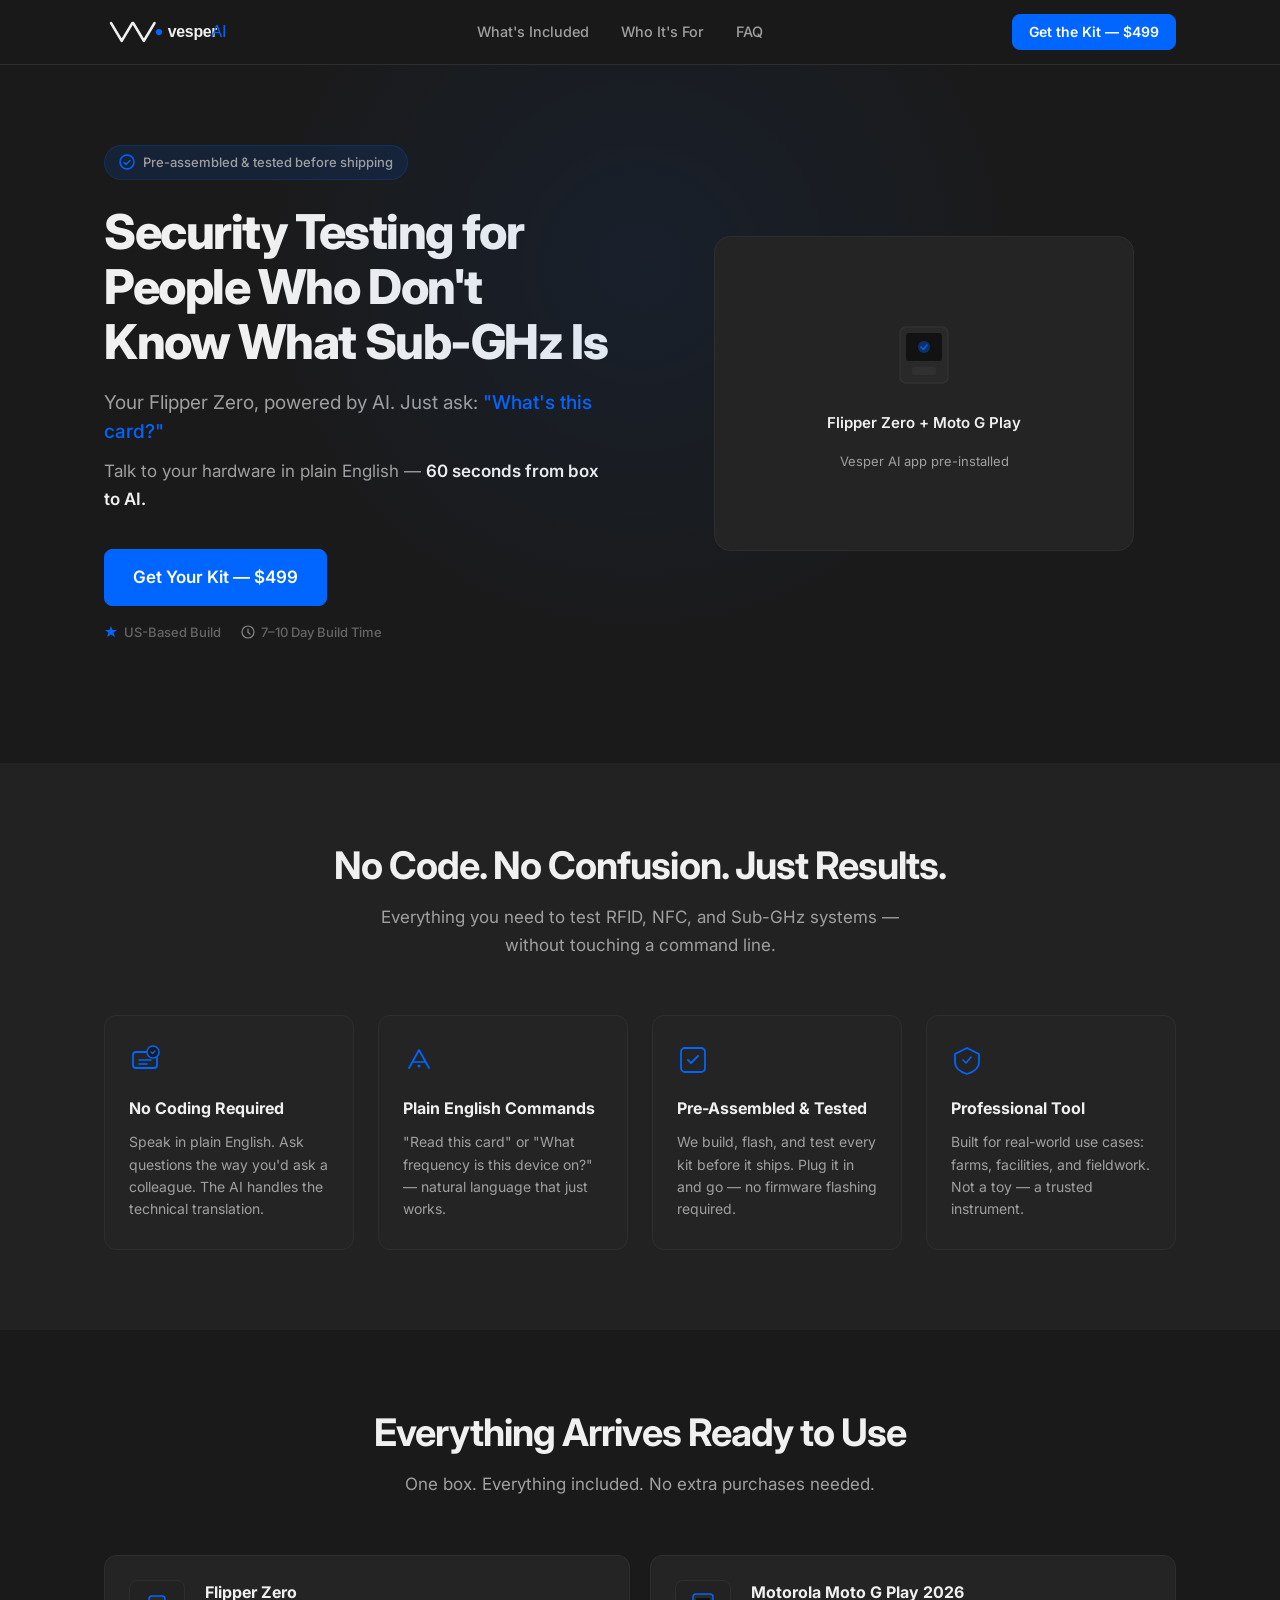
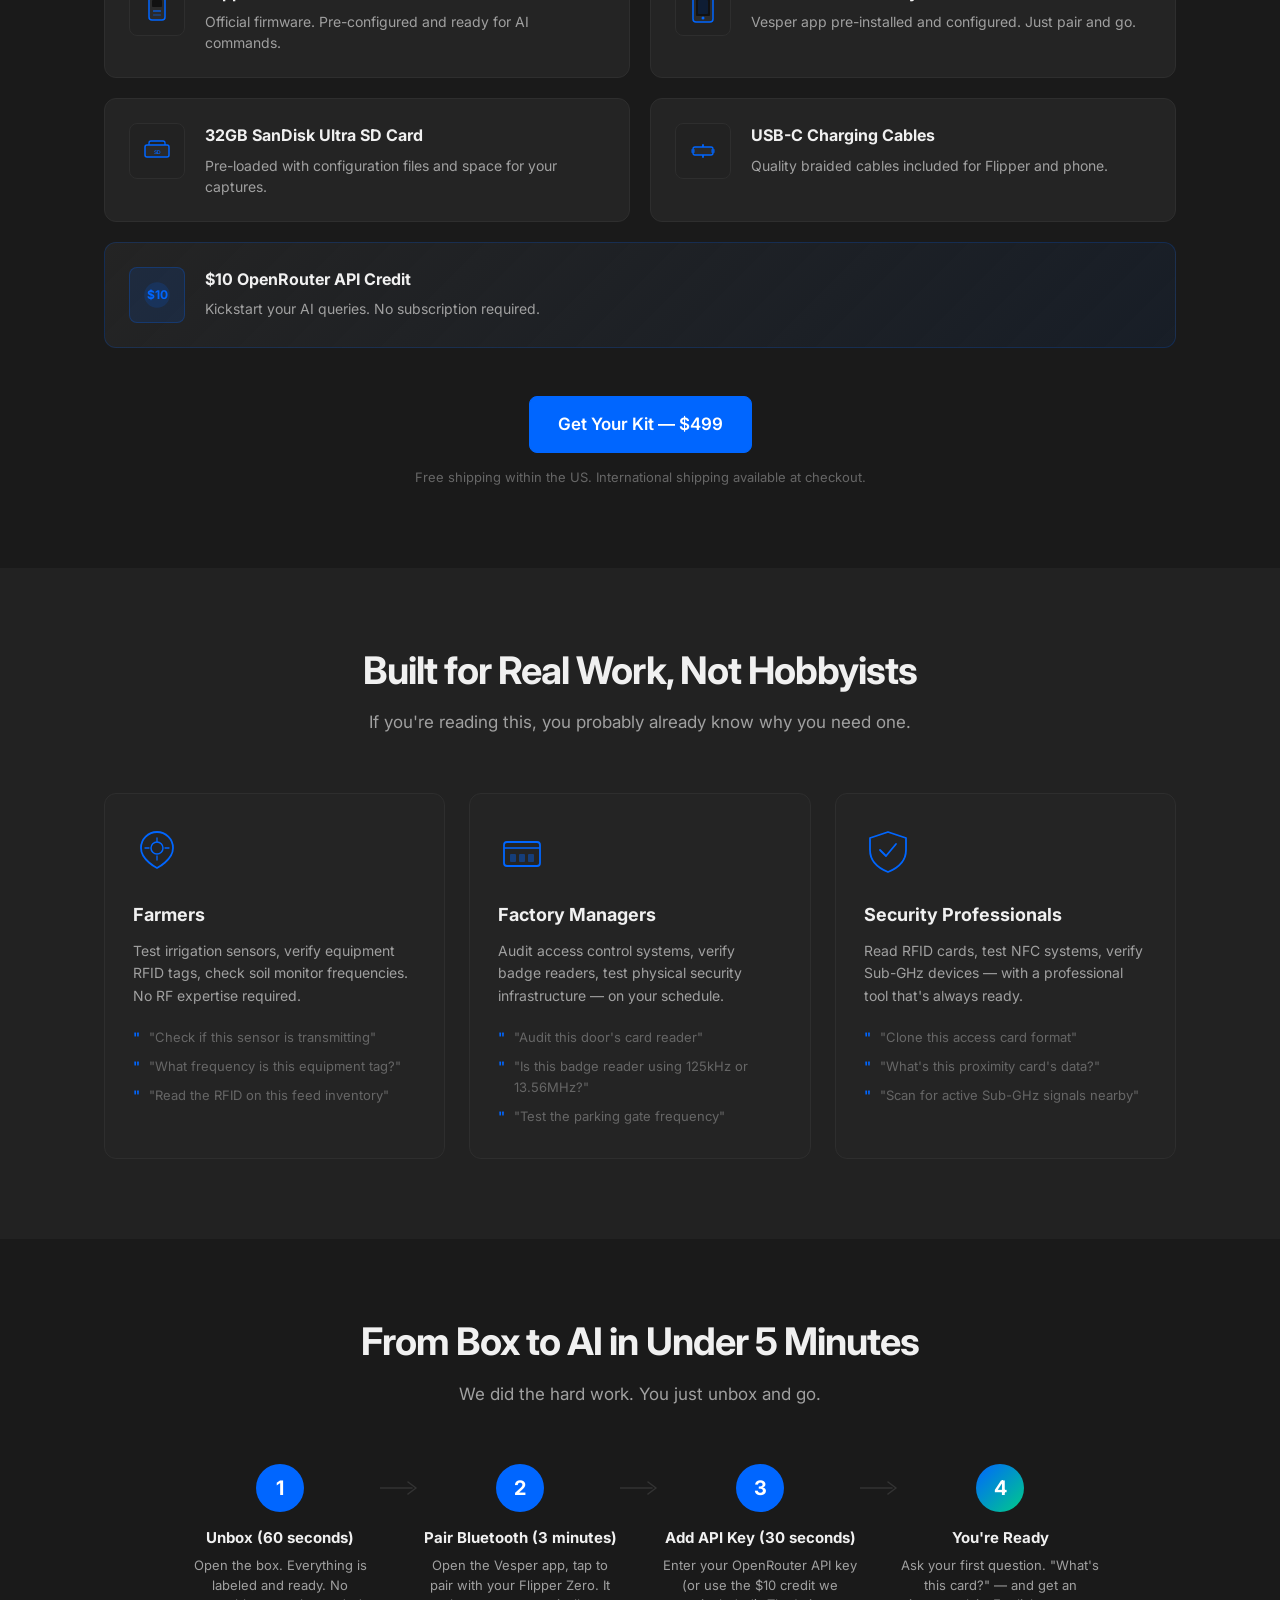
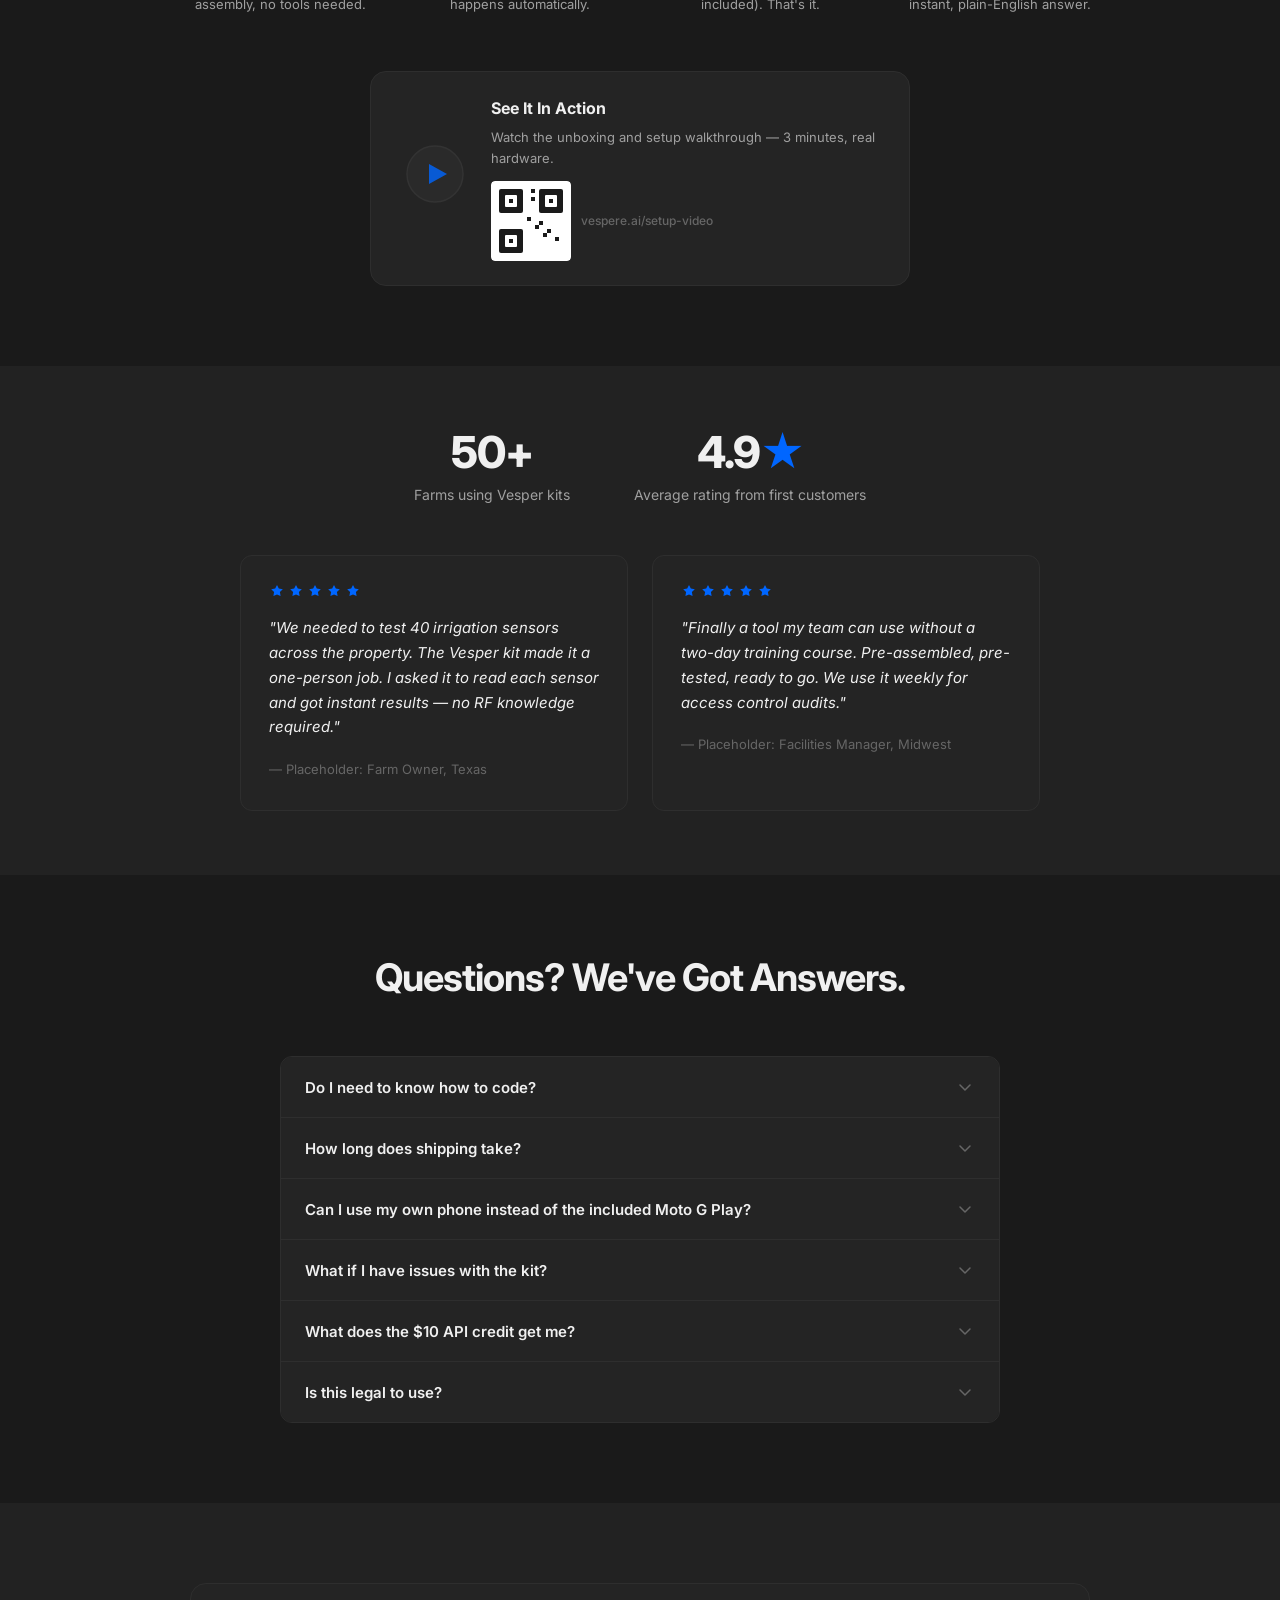
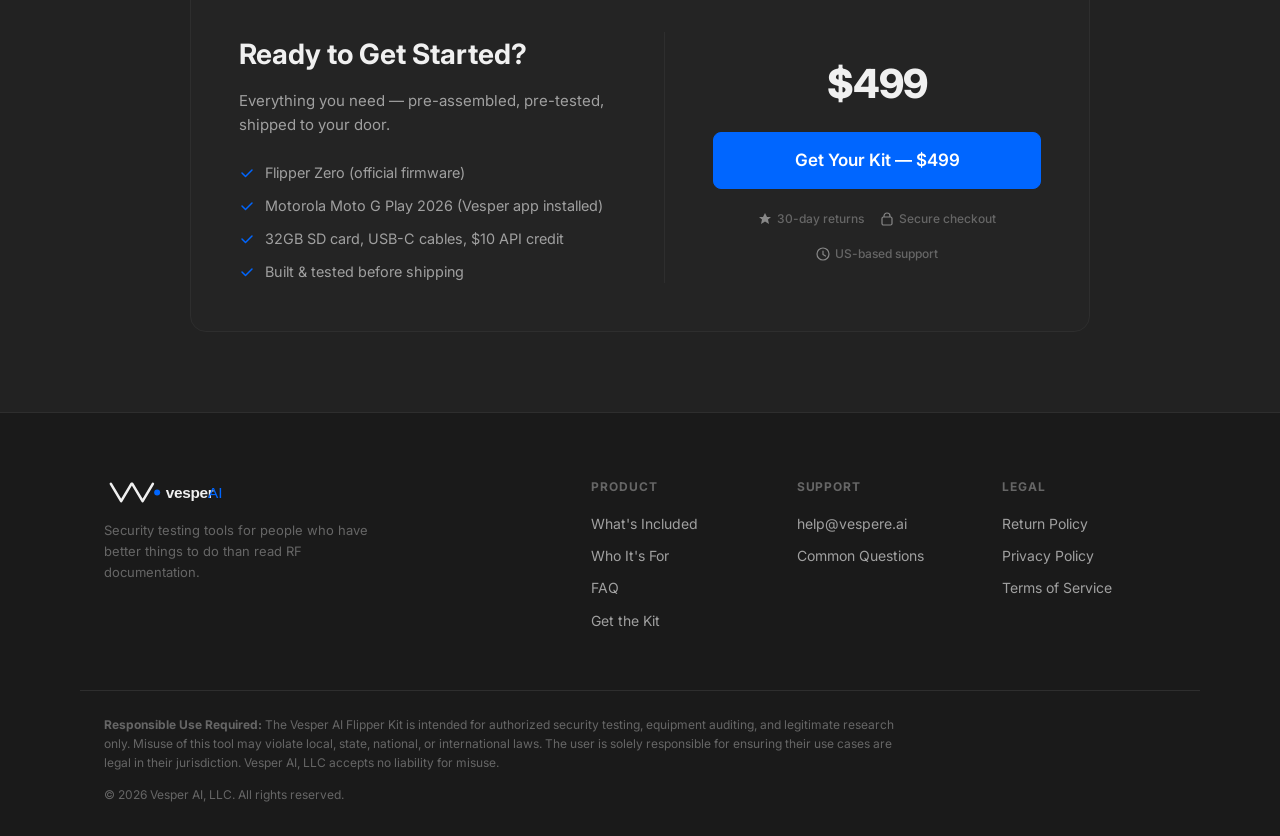
==== web/index.html @ b9114b08 "Initial commit: Vesper AI Flipper Kit business platform - landing page, Stripe integration, order ma" ====
<!DOCTYPE html>
<html lang="en">
<head>
    <meta charset="UTF-8">
    <meta name="viewport" content="width=device-width, initial-scale=1.0">
    <title>Vesper AI Flipper Kit — Security Testing for Everyone</title>
    <meta name="description" content="Talk to your Flipper Zero in plain English. No coding required. Pre-assembled and ready in 60 seconds.">
    <link rel="preconnect" href="https://fonts.googleapis.com">
    <link rel="preconnect" href="https://fonts.gstatic.com" crossorigin>
    <link href="https://fonts.googleapis.com/css2?family=Inter:wght@400;500;600;700;800&display=swap" rel="stylesheet">
    <link rel="stylesheet" href="css/styles.css">
    <!-- Stripe.js for checkout -->
    <script src="https://js.stripe.com/v3/"></script>
</head>
<body>

    <!-- ==================== HEADER / NAV ==================== -->
    <header class="site-header">
        <div class="container header-inner">
            <a href="#" class="logo" aria-label="Vesper AI Home">
                <img src="assets/vesper-logo.svg" alt="Vesper AI" width="140" height="36">
            </a>
            <nav class="header-nav" aria-label="Main navigation">
                <a href="#whats-included">What's Included</a>
                <a href="#who-its-for">Who It's For</a>
                <a href="#faq">FAQ</a>
            </nav>
            <!-- STRIPE_INTEGRATION_POINT: Primary CTA in nav -->
            <a href="#checkout" class="btn btn-primary btn-sm" id="nav-checkout-btn">Get the Kit — $499</a>
        </div>
    </header>

    <main>

        <!-- ==================== HERO SECTION ==================== -->
        <section class="hero" id="hero">
            <div class="container hero-inner">
                <div class="hero-content">
                    <div class="hero-badge">
                        <svg width="16" height="16" viewBox="0 0 16 16" fill="none" aria-hidden="true">
                            <circle cx="8" cy="8" r="7" stroke="#0066ff" stroke-width="1.5"/>
                            <path d="M5 8.5L7 10.5L11 6.5" stroke="#0066ff" stroke-width="1.5" stroke-linecap="round" stroke-linejoin="round"/>
                        </svg>
                        <span>Pre-assembled & tested before shipping</span>
                    </div>
                    <h1 class="hero-headline">
                        Security Testing for People Who Don't Know What Sub-GHz Is
                    </h1>
                    <p class="hero-subheadline">
                        Your Flipper Zero, powered by AI. Just ask: <em>"What's this card?"</em>
                    </p>
                    <p class="hero-value-prop">
                        Talk to your hardware in plain English — <strong>60 seconds from box to AI.</strong>
                    </p>
                    <div class="hero-cta-group">
                        <!-- STRIPE_INTEGRATION_POINT: Main purchase button -->
                        <a href="#checkout" class="btn btn-primary btn-lg" id="hero-checkout-btn">
                            Get Your Kit — $499
                        </a>
                        <div class="trust-indicators">
                            <span class="trust-item">
                                <svg width="14" height="14" viewBox="0 0 14 14" fill="none" aria-hidden="true">
                                    <path d="M7 1L8.5 5H13L9.5 7.5L11 12L7 9.5L3 12L4.5 7.5L1 5H5.5L7 1Z" fill="#0066ff"/>
                                </svg>
                                US-Based Build
                            </span>
                            <span class="trust-item">
                                <svg width="14" height="14" viewBox="0 0 14 14" fill="none" aria-hidden="true">
                                    <circle cx="7" cy="7" r="6" stroke="#888" stroke-width="1.2"/>
                                    <path d="M7 4V7.5L9 9" stroke="#888" stroke-width="1.2" stroke-linecap="round"/>
                                </svg>
                                7–10 Day Build Time
                            </span>
                        </div>
                    </div>
                </div>
                <div class="hero-visual">
                    <div class="hero-product-image">
                        <!-- Placeholder product visual — replace with actual product photo -->
                        <div class="product-placeholder">
                            <svg width="80" height="80" viewBox="0 0 80 80" fill="none" aria-hidden="true">
                                <rect x="16" y="12" width="48" height="56" rx="6" fill="#2a2a2a" stroke="#333" stroke-width="1.5"/>
                                <rect x="22" y="18" width="36" height="28" rx="3" fill="#111"/>
                                <rect x="28" y="52" width="24" height="8" rx="2" fill="#333"/>
                                <circle cx="40" cy="32" r="6" fill="#0066ff" opacity="0.4"/>
                                <path d="M37 32L39.5 34.5L43 30" stroke="#0066ff" stroke-width="1.5" stroke-linecap="round" stroke-linejoin="round"/>
                            </svg>
                            <p class="placeholder-label">Flipper Zero + Moto G Play</p>
                            <p class="placeholder-sublabel">Vesper AI app pre-installed</p>
                        </div>
                    </div>
                </div>
            </div>
            <div class="hero-wave">
                <svg viewBox="0 0 1440 80" preserveAspectRatio="none" fill="#1a1a1a" aria-hidden="true">
                    <path d="M0,40 C240,80 480,0 720,40 C960,80 1200,0 1440,40 L1440,80 L0,80 Z"/>
                </svg>
            </div>
        </section>

        <!-- ==================== BENEFITS SECTION ==================== -->
        <section class="benefits" id="benefits">
            <div class="container">
                <div class="section-header">
                    <h2 class="section-title">No Code. No Confusion. Just Results.</h2>
                    <p class="section-subtitle">Everything you need to test RFID, NFC, and Sub-GHz systems — without touching a command line.</p>
                </div>
                <div class="benefits-grid">
                    <div class="benefit-card">
                        <div class="benefit-icon">
                            <svg width="32" height="32" viewBox="0 0 32 32" fill="none" aria-hidden="true">
                                <rect x="4" y="8" width="24" height="16" rx="3" stroke="#0066ff" stroke-width="1.8"/>
                                <path d="M10 16h12M10 20h8" stroke="#0066ff" stroke-width="1.5" stroke-linecap="round"/>
                                <circle cx="24" cy="8" r="6" fill="#1a1a1a" stroke="#0066ff" stroke-width="1.5"/>
                                <path d="M22 8L23.5 9.5L26 7" stroke="#0066ff" stroke-width="1.3" stroke-linecap="round" stroke-linejoin="round"/>
                            </svg>
                        </div>
                        <h3>No Coding Required</h3>
                        <p>Speak in plain English. Ask questions the way you'd ask a colleague. The AI handles the technical translation.</p>
                    </div>
                    <div class="benefit-card">
                        <div class="benefit-icon">
                            <svg width="32" height="32" viewBox="0 0 32 32" fill="none" aria-hidden="true">
                                <path d="M6 24 L16 6 L26 24" stroke="#0066ff" stroke-width="1.8" stroke-linecap="round" stroke-linejoin="round"/>
                                <path d="M10 18 H22" stroke="#0066ff" stroke-width="1.5" stroke-linecap="round"/>
                                <circle cx="16" cy="22" r="1.5" fill="#0066ff"/>
                            </svg>
                        </div>
                        <h3>Plain English Commands</h3>
                        <p>"Read this card" or "What frequency is this device on?" — natural language that just works.</p>
                    </div>
                    <div class="benefit-card">
                        <div class="benefit-icon">
                            <svg width="32" height="32" viewBox="0 0 32 32" fill="none" aria-hidden="true">
                                <rect x="4" y="4" width="24" height="24" rx="4" stroke="#0066ff" stroke-width="1.8"/>
                                <path d="M11 16L14 19L21 12" stroke="#0066ff" stroke-width="1.8" stroke-linecap="round" stroke-linejoin="round"/>
                            </svg>
                        </div>
                        <h3>Pre-Assembled & Tested</h3>
                        <p>We build, flash, and test every kit before it ships. Plug it in and go — no firmware flashing required.</p>
                    </div>
                    <div class="benefit-card">
                        <div class="benefit-icon">
                            <svg width="32" height="32" viewBox="0 0 32 32" fill="none" aria-hidden="true">
                                <path d="M16 4L28 10V18C28 23.5 23 28 16 30C9 28 4 23.5 4 18V10L16 4Z" stroke="#0066ff" stroke-width="1.8" stroke-linejoin="round"/>
                                <path d="M12 16L15 19L20 13" stroke="#0066ff" stroke-width="1.5" stroke-linecap="round" stroke-linejoin="round"/>
                            </svg>
                        </div>
                        <h3>Professional Tool</h3>
                        <p>Built for real-world use cases: farms, facilities, and fieldwork. Not a toy — a trusted instrument.</p>
                    </div>
                </div>
            </div>
        </section>

        <!-- ==================== WHAT'S INCLUDED ==================== -->
        <section class="whats-included" id="whats-included">
            <div class="container">
                <div class="section-header">
                    <h2 class="section-title">Everything Arrives Ready to Use</h2>
                    <p class="section-subtitle">One box. Everything included. No extra purchases needed.</p>
                </div>
                <div class="included-grid">
                    <div class="included-item">
                        <div class="included-icon">
                            <svg width="36" height="36" viewBox="0 0 36 36" fill="none" aria-hidden="true">
                                <rect x="10" y="6" width="16" height="24" rx="3" fill="#2a2a2a" stroke="#0066ff" stroke-width="1.5"/>
                                <rect x="13" y="10" width="10" height="7" rx="1" fill="#111"/>
                                <rect x="14" y="20" width="8" height="2" rx="0.5" fill="#0066ff" opacity="0.6"/>
                                <rect x="14" y="24" width="8" height="2" rx="0.5" fill="#0066ff" opacity="0.3"/>
                            </svg>
                        </div>
                        <div class="included-text">
                            <h4>Flipper Zero</h4>
                            <p>Official firmware. Pre-configured and ready for AI commands.</p>
                        </div>
                    </div>
                    <div class="included-item">
                        <div class="included-icon">
                            <svg width="36" height="36" viewBox="0 0 36 36" fill="none" aria-hidden="true">
                                <rect x="8" y="4" width="20" height="28" rx="3" fill="#2a2a2a" stroke="#0066ff" stroke-width="1.5"/>
                                <rect x="11" y="8" width="14" height="18" rx="1" fill="#111"/>
                                <circle cx="18" cy="28" r="1.5" fill="#0066ff"/>
                                <rect x="13" y="10" width="10" height="14" rx="1" fill="#0066ff" opacity="0.15"/>
                            </svg>
                        </div>
                        <div class="included-text">
                            <h4>Motorola Moto G Play 2026</h4>
                            <p>Vesper app pre-installed and configured. Just pair and go.</p>
                        </div>
                    </div>
                    <div class="included-item">
                        <div class="included-icon">
                            <svg width="36" height="36" viewBox="0 0 36 36" fill="none" aria-hidden="true">
                                <rect x="6" y="12" width="24" height="12" rx="2" fill="#2a2a2a" stroke="#0066ff" stroke-width="1.5"/>
                                <path d="M10 12V10a2 2 0 012-2h12a2 2 0 012 2v2" stroke="#0066ff" stroke-width="1.3"/>
                                <text x="18" y="21" text-anchor="middle" fill="#0066ff" font-size="5" font-family="Inter,sans-serif" font-weight="600">SD</text>
                            </svg>
                        </div>
                        <div class="included-text">
                            <h4>32GB SanDisk Ultra SD Card</h4>
                            <p>Pre-loaded with configuration files and space for your captures.</p>
                        </div>
                    </div>
                    <div class="included-item">
                        <div class="included-icon">
                            <svg width="36" height="36" viewBox="0 0 36 36" fill="none" aria-hidden="true">
                                <path d="M12 18H24M18 12V24" stroke="#0066ff" stroke-width="1.8" stroke-linecap="round"/>
                                <rect x="8" y="14" width="20" height="8" rx="2" fill="#2a2a2a" stroke="#0066ff" stroke-width="1.3"/>
                                <rect x="6" y="16" width="4" height="4" rx="1" fill="#0066ff" opacity="0.5"/>
                                <rect x="26" y="16" width="4" height="4" rx="1" fill="#0066ff" opacity="0.5"/>
                            </svg>
                        </div>
                        <div class="included-text">
                            <h4>USB-C Charging Cables</h4>
                            <p>Quality braided cables included for Flipper and phone.</p>
                        </div>
                    </div>
                    <div class="included-item included-item--bonus">
                        <div class="included-icon included-icon--bonus">
                            <svg width="36" height="36" viewBox="0 0 36 36" fill="none" aria-hidden="true">
                                <circle cx="18" cy="18" r="12" fill="#0066ff" opacity="0.15" stroke="#0066ff" stroke-width="1.5"/>
                                <text x="18" y="22" text-anchor="middle" fill="#0066ff" font-size="12" font-family="Inter,sans-serif" font-weight="700">$10</text>
                            </svg>
                        </div>
                        <div class="included-text">
                            <h4>$10 OpenRouter API Credit</h4>
                            <p>Kickstart your AI queries. No subscription required.</p>
                        </div>
                    </div>
                </div>
                <!-- STRIPE_INTEGRATION_POINT: Secondary purchase CTA -->
                <div class="included-cta">
                    <a href="#checkout" class="btn btn-primary btn-lg">Get Your Kit — $499</a>
                    <p class="cta-note">Free shipping within the US. International shipping available at checkout.</p>
                </div>
            </div>
        </section>

        <!-- ==================== WHO THIS IS FOR ==================== -->
        <section class="who-for" id="who-its-for">
            <div class="container">
                <div class="section-header">
                    <h2 class="section-title">Built for Real Work, Not Hobbyists</h2>
                    <p class="section-subtitle">If you're reading this, you probably already know why you need one.</p>
                </div>
                <div class="audience-grid">
                    <div class="audience-card">
                        <div class="audience-icon">
                            <svg width="48" height="48" viewBox="0 0 48 48" fill="none" aria-hidden="true">
                                <path d="M24 6C15.2 6 8 13.2 8 22c0 12 16 20 16 20s16-8 16-20c0-8.8-7.2-16-16-16z" stroke="#0066ff" stroke-width="1.8"/>
                                <circle cx="24" cy="22" r="6" stroke="#0066ff" stroke-width="1.5"/>
                                <path d="M24 16v-4M24 30v4M16 22h-4M32 22h4" stroke="#0066ff" stroke-width="1.3" stroke-linecap="round"/>
                            </svg>
                        </div>
                        <h3>Farmers</h3>
                        <p>Test irrigation sensors, verify equipment RFID tags, check soil monitor frequencies. No RF expertise required.</p>
                        <ul class="audience-use-cases">
                            <li>"Check if this sensor is transmitting"</li>
                            <li>"What frequency is this equipment tag?"</li>
                            <li>"Read the RFID on this feed inventory"</li>
                        </ul>
                    </div>
                    <div class="audience-card">
                        <div class="audience-icon">
                            <svg width="48" height="48" viewBox="0 0 48 48" fill="none" aria-hidden="true">
                                <rect x="6" y="16" width="36" height="24" rx="3" stroke="#0066ff" stroke-width="1.8"/>
                                <path d="M6 22h36" stroke="#0066ff" stroke-width="1.3"/>
                                <rect x="12" y="28" width="6" height="8" rx="1" fill="#0066ff" opacity="0.4"/>
                                <rect x="21" y="28" width="6" height="8" rx="1" fill="#0066ff" opacity="0.4"/>
                                <rect x="30" y="28" width="6" height="8" rx="1" fill="#0066ff" opacity="0.4"/>
                            </svg>
                        </div>
                        <h3>Factory Managers</h3>
                        <p>Audit access control systems, verify badge readers, test physical security infrastructure — on your schedule.</p>
                        <ul class="audience-use-cases">
                            <li>"Audit this door's card reader"</li>
                            <li>"Is this badge reader using 125kHz or 13.56MHz?"</li>
                            <li>"Test the parking gate frequency"</li>
                        </ul>
                    </div>
                    <div class="audience-card">
                        <div class="audience-icon">
                            <svg width="48" height="48" viewBox="0 0 48 48" fill="none" aria-hidden="true">
                                <path d="M24 6L6 12v12c0 11 8 18 18 22 10-4 18-11 18-22V12L24 6z" stroke="#0066ff" stroke-width="1.8" stroke-linejoin="round"/>
                                <path d="M16 24l6 6 10-12" stroke="#0066ff" stroke-width="1.8" stroke-linecap="round" stroke-linejoin="round"/>
                            </svg>
                        </div>
                        <h3>Security Professionals</h3>
                        <p>Read RFID cards, test NFC systems, verify Sub-GHz devices — with a professional tool that's always ready.</p>
                        <ul class="audience-use-cases">
                            <li>"Clone this access card format"</li>
                            <li>"What's this proximity card's data?"</li>
                            <li>"Scan for active Sub-GHz signals nearby"</li>
                        </ul>
                    </div>
                </div>
            </div>
        </section>

        <!-- ==================== SETUP EXPERIENCE ==================== -->
        <section class="setup" id="setup">
            <div class="container">
                <div class="section-header">
                    <h2 class="section-title">From Box to AI in Under 5 Minutes</h2>
                    <p class="section-subtitle">We did the hard work. You just unbox and go.</p>
                </div>
                <div class="setup-steps">
                    <div class="setup-step">
                        <div class="step-number">1</div>
                        <div class="step-content">
                            <h3>Unbox (60 seconds)</h3>
                            <p>Open the box. Everything is labeled and ready. No assembly, no tools needed.</p>
                        </div>
                    </div>
                    <div class="setup-connector" aria-hidden="true">
                        <svg width="40" height="24" viewBox="0 0 40 24" fill="none">
                            <path d="M0 12h32M28 6l8 6-8 6" stroke="#333" stroke-width="1.5" stroke-linecap="round" stroke-linejoin="round"/>
                        </svg>
                    </div>
                    <div class="setup-step">
                        <div class="step-number">2</div>
                        <div class="step-content">
                            <h3>Pair Bluetooth (3 minutes)</h3>
                            <p>Open the Vesper app, tap to pair with your Flipper Zero. It happens automatically.</p>
                        </div>
                    </div>
                    <div class="setup-connector" aria-hidden="true">
                        <svg width="40" height="24" viewBox="0 0 40 24" fill="none">
                            <path d="M0 12h32M28 6l8 6-8 6" stroke="#333" stroke-width="1.5" stroke-linecap="round" stroke-linejoin="round"/>
                        </svg>
                    </div>
                    <div class="setup-step">
                        <div class="step-number">3</div>
                        <div class="step-content">
                            <h3>Add API Key (30 seconds)</h3>
                            <p>Enter your OpenRouter API key (or use the $10 credit we included). That's it.</p>
                        </div>
                    </div>
                    <div class="setup-connector" aria-hidden="true">
                        <svg width="40" height="24" viewBox="0 0 40 24" fill="none">
                            <path d="M0 12h32M28 6l8 6-8 6" stroke="#333" stroke-width="1.5" stroke-linecap="round" stroke-linejoin="round"/>
                        </svg>
                    </div>
                    <div class="setup-step setup-step--ready">
                        <div class="step-number step-number--ready">4</div>
                        <div class="step-content">
                            <h3>You're Ready</h3>
                            <p>Ask your first question. "What's this card?" — and get an instant, plain-English answer.</p>
                        </div>
                    </div>
                </div>
                <!-- Video preview placeholder — QR code style -->
                <div class="setup-video">
                    <div class="video-preview-card">
                        <div class="video-thumbnail">
                            <svg width="64" height="64" viewBox="0 0 64 64" fill="none" aria-hidden="true">
                                <circle cx="32" cy="32" r="28" fill="#2a2a2a" stroke="#333" stroke-width="1.5"/>
                                <path d="M26 22L44 32L26 42V22Z" fill="#0066ff" opacity="0.8"/>
                            </svg>
                        </div>
                        <div class="video-info">
                            <h4>See It In Action</h4>
                            <p>Watch the unboxing and setup walkthrough — 3 minutes, real hardware.</p>
                            <div class="video-qr-placeholder">
                                <!-- Placeholder QR code visual -->
                                <svg width="80" height="80" viewBox="0 0 80 80" fill="none" aria-label="Video tutorial QR code placeholder">
                                    <rect width="80" height="80" fill="#fff" rx="4"/>
                                    <rect x="8" y="8" width="24" height="24" rx="2" fill="#1a1a1a"/>
                                    <rect x="48" y="8" width="24" height="24" rx="2" fill="#1a1a1a"/>
                                    <rect x="8" y="48" width="24" height="24" rx="2" fill="#1a1a1a"/>
                                    <rect x="14" y="14" width="12" height="12" rx="1" fill="#fff"/>
                                    <rect x="54" y="14" width="12" height="12" rx="1" fill="#fff"/>
                                    <rect x="14" y="54" width="12" height="12" rx="1" fill="#fff"/>
                                    <rect x="18" y="18" width="4" height="4" fill="#1a1a1a"/>
                                    <rect x="58" y="18" width="4" height="4" fill="#1a1a1a"/>
                                    <rect x="18" y="58" width="4" height="4" fill="#1a1a1a"/>
                                    <!-- QR data modules -->
                                    <rect x="40" y="8" width="4" height="4" fill="#1a1a1a"/>
                                    <rect x="40" y="16" width="4" height="4" fill="#1a1a1a"/>
                                    <rect x="48" y="40" width="4" height="4" fill="#1a1a1a"/>
                                    <rect x="56" y="48" width="4" height="4" fill="#1a1a1a"/>
                                    <rect x="64" y="56" width="4" height="4" fill="#1a1a1a"/>
                                    <rect x="36" y="36" width="4" height="4" fill="#1a1a1a"/>
                                    <rect x="44" y="44" width="4" height="4" fill="#1a1a1a"/>
                                    <rect x="52" y="52" width="4" height="4" fill="#1a1a1a"/>
                                </svg>
                                <span>vespere.ai/setup-video</span>
                            </div>
                        </div>
                    </div>
                </div>
            </div>
        </section>

        <!-- ==================== SOCIAL PROOF ==================== -->
        <section class="social-proof" id="social-proof">
            <div class="container">
                <div class="proof-stats">
                    <div class="proof-stat">
                        <span class="proof-number">50+</span>
                        <span class="proof-label">Farms using Vesper kits</span>
                    </div>
                    <div class="proof-stat">
                        <span class="proof-number">4.9<span class="proof-star">★</span></span>
                        <span class="proof-label">Average rating from first customers</span>
                    </div>
                </div>
                <div class="testimonials">
                    <div class="testimonial-card">
                        <div class="testimonial-stars" aria-label="5 stars">
                            <svg width="16" height="16" viewBox="0 0 16 16" fill="#0066ff" aria-hidden="true"><path d="M8 1l1.8 3.6 4 .6-2.9 2.8.7 4L8 10.4 4.4 12l.7-4L2.2 5.2l4-.6L8 1z"/></svg>
                            <svg width="16" height="16" viewBox="0 0 16 16" fill="#0066ff" aria-hidden="true"><path d="M8 1l1.8 3.6 4 .6-2.9 2.8.7 4L8 10.4 4.4 12l.7-4L2.2 5.2l4-.6L8 1z"/></svg>
                            <svg width="16" height="16" viewBox="0 0 16 16" fill="#0066ff" aria-hidden="true"><path d="M8 1l1.8 3.6 4 .6-2.9 2.8.7 4L8 10.4 4.4 12l.7-4L2.2 5.2l4-.6L8 1z"/></svg>
                            <svg width="16" height="16" viewBox="0 0 16 16" fill="#0066ff" aria-hidden="true"><path d="M8 1l1.8 3.6 4 .6-2.9 2.8.7 4L8 10.4 4.4 12l.7-4L2.2 5.2l4-.6L8 1z"/></svg>
                            <svg width="16" height="16" viewBox="0 0 16 16" fill="#0066ff" aria-hidden="true"><path d="M8 1l1.8 3.6 4 .6-2.9 2.8.7 4L8 10.4 4.4 12l.7-4L2.2 5.2l4-.6L8 1z"/></svg>
                        </div>
                        <blockquote>
                            <p>"We needed to test 40 irrigation sensors across the property. The Vesper kit made it a one-person job. I asked it to read each sensor and got instant results — no RF knowledge required."</p>
                        </blockquote>
                        <cite>— <span class="testimonial-name">Placeholder: Farm Owner, Texas</span></cite>
                    </div>
                    <div class="testimonial-card">
                        <div class="testimonial-stars" aria-label="5 stars">
                            <svg width="16" height="16" viewBox="0 0 16 16" fill="#0066ff" aria-hidden="true"><path d="M8 1l1.8 3.6 4 .6-2.9 2.8.7 4L8 10.4 4.4 12l.7-4L2.2 5.2l4-.6L8 1z"/></svg>
                            <svg width="16" height="16" viewBox="0 0 16 16" fill="#0066ff" aria-hidden="true"><path d="M8 1l1.8 3.6 4 .6-2.9 2.8.7 4L8 10.4 4.4 12l.7-4L2.2 5.2l4-.6L8 1z"/></svg>
                            <svg width="16" height="16" viewBox="0 0 16 16" fill="#0066ff" aria-hidden="true"><path d="M8 1l1.8 3.6 4 .6-2.9 2.8.7 4L8 10.4 4.4 12l.7-4L2.2 5.2l4-.6L8 1z"/></svg>
                            <svg width="16" height="16" viewBox="0 0 16 16" fill="#0066ff" aria-hidden="true"><path d="M8 1l1.8 3.6 4 .6-2.9 2.8.7 4L8 10.4 4.4 12l.7-4L2.2 5.2l4-.6L8 1z"/></svg>
                            <svg width="16" height="16" viewBox="0 0 16 16" fill="#0066ff" aria-hidden="true"><path d="M8 1l1.8 3.6 4 .6-2.9 2.8.7 4L8 10.4 4.4 12l.7-4L2.2 5.2l4-.6L8 1z"/></svg>
                        </div>
                        <blockquote>
                            <p>"Finally a tool my team can use without a two-day training course. Pre-assembled, pre-tested, ready to go. We use it weekly for access control audits."</p>
                        </blockquote>
                        <cite>— <span class="testimonial-name">Placeholder: Facilities Manager, Midwest</span></cite>
                    </div>
                </div>
            </div>
        </section>

        <!-- ==================== FAQ SECTION ==================== -->
        <section class="faq" id="faq">
            <div class="container">
                <div class="section-header">
                    <h2 class="section-title">Questions? We've Got Answers.</h2>
                </div>
                <div class="faq-list" role="list">
                    <div class="faq-item" role="listitem">
                        <button class="faq-question" aria-expanded="false" aria-controls="faq-1">
                            <span>Do I need to know how to code?</span>
                            <svg class="faq-chevron" width="20" height="20" viewBox="0 0 20 20" fill="none" aria-hidden="true">
                                <path d="M5 8l5 5 5-5" stroke="currentColor" stroke-width="1.5" stroke-linecap="round" stroke-linejoin="round"/>
                            </svg>
                        </button>
                        <div class="faq-answer" id="faq-1" hidden>
                            <p>Not at all. That's the whole point. You speak plain English, and the AI translates your questions into Flipper Zero commands. If you can use a smartphone, you can use this.</p>
                        </div>
                    </div>
                    <div class="faq-item" role="listitem">
                        <button class="faq-question" aria-expanded="false" aria-controls="faq-2">
                            <span>How long does shipping take?</span>
                            <svg class="faq-chevron" width="20" height="20" viewBox="0 0 20 20" fill="none" aria-hidden="true">
                                <path d="M5 8l5 5 5-5" stroke="currentColor" stroke-width="1.5" stroke-linecap="round" stroke-linejoin="round"/>
                            </svg>
                        </button>
                        <div class="faq-answer" id="faq-2" hidden>
                            <p>Our kits are built and tested to order. Current build time is 7–10 business days, plus shipping. US domestic shipping typically adds 2–5 business days. International shipping available at checkout.</p>
                        </div>
                    </div>
                    <div class="faq-item" role="listitem">
                        <button class="faq-question" aria-expanded="false" aria-controls="faq-3">
                            <span>Can I use my own phone instead of the included Moto G Play?</span>
                            <svg class="faq-chevron" width="20" height="20" viewBox="0 0 20 20" fill="none" aria-hidden="true">
                                <path d="M5 8l5 5 5-5" stroke="currentColor" stroke-width="1.5" stroke-linecap="round" stroke-linejoin="round"/>
                            </svg>
                        </button>
                        <div class="faq-answer" id="faq-3" hidden>
                            <p>Yes — the Vesper app runs on any Android phone (Android 8.0+). The included Moto G Play is pre-configured and ready to go, but you can install the Vesper app on your own Android device if you prefer. iOS support is on the roadmap.</p>
                        </div>
                    </div>
                    <div class="faq-item" role="listitem">
                        <button class="faq-question" aria-expanded="false" aria-controls="faq-4">
                            <span>What if I have issues with the kit?</span>
                            <svg class="faq-chevron" width="20" height="20" viewBox="0 0 20 20" fill="none" aria-hidden="true">
                                <path d="M5 8l5 5 5-5" stroke="currentColor" stroke-width="1.5" stroke-linecap="round" stroke-linejoin="round"/>
                            </svg>
                        </button>
                        <div class="faq-answer" id="faq-4" hidden>
                            <p>We offer a 30-day return policy — no questions asked. If your kit has any hardware issues, contact us at <a href="mailto:help@vespere.ai">help@vespere.ai</a> and we'll sort it out. We also provide email support for setup questions.</p>
                        </div>
                    </div>
                    <div class="faq-item" role="listitem">
                        <button class="faq-question" aria-expanded="false" aria-controls="faq-5">
                            <span>What does the $10 API credit get me?</span>
                            <svg class="faq-chevron" width="20" height="20" viewBox="0 0 20 20" fill="none" aria-hidden="true">
                                <path d="M5 8l5 5 5-5" stroke="currentColor" stroke-width="1.5" stroke-linecap="round" stroke-linejoin="round"/>
                            </svg>
                        </button>
                        <div class="faq-answer" id="faq-5" hidden>
                            <p>The credit is for OpenRouter API calls, which power the AI translation layer. Depending on usage, $10 typically covers hundreds of queries. After that, you add your own API credit at OpenRouter — no subscription required, pay only for what you use.</p>
                        </div>
                    </div>
                    <div class="faq-item" role="listitem">
                        <button class="faq-question" aria-expanded="false" aria-controls="faq-6">
                            <span>Is this legal to use?</span>
                            <svg class="faq-chevron" width="20" height="20" viewBox="0 0 20 20" fill="none" aria-hidden="true">
                                <path d="M5 8l5 5 5-5" stroke="currentColor" stroke-width="1.5" stroke-linecap="round" stroke-linejoin="round"/>
                            </svg>
                        </button>
                        <div class="faq-answer" id="faq-6" hidden>
                            <p>The Vesper kit is a professional testing tool for authorized security auditing, equipment verification, and legitimate research. It's your responsibility to use it lawfully. Do not use it on systems you don't have permission to test. Responsible use is a core condition of purchase.</p>
                        </div>
                    </div>
                </div>
            </div>
        </section>

        <!-- ==================== CHECKOUT / FINAL CTA ==================== -->
        <section class="checkout" id="checkout">
            <div class="container">
                <div class="checkout-card">
                    <div class="checkout-content">
                        <h2>Ready to Get Started?</h2>
                        <p>Everything you need — pre-assembled, pre-tested, shipped to your door.</p>
                        <ul class="checkout-includes">
                            <li>
                                <svg width="16" height="16" viewBox="0 0 16 16" fill="none" aria-hidden="true"><path d="M3 8l3.5 3.5L13 5" stroke="#0066ff" stroke-width="1.5" stroke-linecap="round" stroke-linejoin="round"/></svg>
                                Flipper Zero (official firmware)
                            </li>
                            <li>
                                <svg width="16" height="16" viewBox="0 0 16 16" fill="none" aria-hidden="true"><path d="M3 8l3.5 3.5L13 5" stroke="#0066ff" stroke-width="1.5" stroke-linecap="round" stroke-linejoin="round"/></svg>
                                Motorola Moto G Play 2026 (Vesper app installed)
                            </li>
                            <li>
                                <svg width="16" height="16" viewBox="0 0 16 16" fill="none" aria-hidden="true"><path d="M3 8l3.5 3.5L13 5" stroke="#0066ff" stroke-width="1.5" stroke-linecap="round" stroke-linejoin="round"/></svg>
                                32GB SD card, USB-C cables, $10 API credit
                            </li>
                            <li>
                                <svg width="16" height="16" viewBox="0 0 16 16" fill="none" aria-hidden="true"><path d="M3 8l3.5 3.5L13 5" stroke="#0066ff" stroke-width="1.5" stroke-linecap="round" stroke-linejoin="round"/></svg>
                                Built & tested before shipping
                            </li>
                        </ul>
                    </div>
                    <div class="checkout-action">
                        <!-- STRIPE_INTEGRATION_POINT: Final purchase button - Replace href with Stripe Checkout URL -->
                        <div class="price-tag">$499</div>
                        <a href="#" class="btn btn-primary btn-lg btn-block" id="stripe-checkout-btn">
                            Get Your Kit — $499
                        </a>
                        <div class="checkout-trust">
                            <span>
                                <svg width="14" height="14" viewBox="0 0 14 14" fill="none" aria-hidden="true"><path d="M7 1L9 5H13L10 7.5L11 12L7 9.5L3 12L4 7.5L1 5H5L7 1Z" fill="#888"/></svg>
                                30-day returns
                            </span>
                            <span>
                                <svg width="14" height="14" viewBox="0 0 14 14" fill="none" aria-hidden="true"><rect x="2" y="5" width="10" height="8" rx="1.5" stroke="#888" stroke-width="1.2"/><path d="M4 5V4a3 3 0 016 0v1" stroke="#888" stroke-width="1.2"/></svg>
                                Secure checkout
                            </span>
                            <span>
                                <svg width="14" height="14" viewBox="0 0 14 14" fill="none" aria-hidden="true"><circle cx="7" cy="7" r="6" stroke="#888" stroke-width="1.2"/><path d="M7 4v3.5l2.5 1.5" stroke="#888" stroke-width="1.2" stroke-linecap="round"/></svg>
                                US-based support
                            </span>
                        </div>
                    </div>
                </div>
            </div>
        </section>

    </main>

    <!-- ==================== FOOTER ==================== -->
    <footer class="site-footer">
        <div class="container footer-inner">
            <div class="footer-brand">
                <img src="assets/vesper-logo.svg" alt="Vesper AI" width="120" height="31">
                <p>Security testing tools for people who have better things to do than read RF documentation.</p>
            </div>
            <div class="footer-links">
                <div class="footer-col">
                    <h5>Product</h5>
                    <a href="#whats-included">What's Included</a>
                    <a href="#who-its-for">Who It's For</a>
                    <a href="#faq">FAQ</a>
                    <a href="#checkout">Get the Kit</a>
                </div>
                <div class="footer-col">
                    <h5>Support</h5>
                    <a href="mailto:help@vespere.ai">help@vespere.ai</a>
                    <a href="#faq">Common Questions</a>
                </div>
                <div class="footer-col">
                    <h5>Legal</h5>
                    <a href="#">Return Policy</a>
                    <a href="#">Privacy Policy</a>
                    <a href="#">Terms of Service</a>
                </div>
            </div>
        </div>
        <div class="container footer-bottom">
            <p class="disclaimer">
                <strong>Responsible Use Required:</strong> The Vesper AI Flipper Kit is intended for authorized security testing, equipment auditing, and legitimate research only. Misuse of this tool may violate local, state, national, or international laws. The user is solely responsible for ensuring their use cases are legal in their jurisdiction. Vesper AI, LLC accepts no liability for misuse.
            </p>
            <p class="copyright">&copy; 2026 Vesper AI, LLC. All rights reserved.</p>
        </div>
    </footer>

    <script src="js/main.js"></script>
</body>
</html>
---- web/css/styles.css ----
/* ============================================================
   Vesper AI Flipper Kit — Landing Page Styles
   Professional, clean, conversion-optimized
   Color: #1a1a1a (charcoal) + #0066ff (electric blue)
   ============================================================ */

/* ==================== CSS RESET & BASE ==================== */
*, *::before, *::after {
    box-sizing: border-box;
    margin: 0;
    padding: 0;
}

:root {
    /* Colors */
    --color-bg: #1a1a1a;
    --color-bg-light: #222222;
    --color-bg-card: #242424;
    --color-bg-card-hover: #2a2a2a;
    --color-accent: #0066ff;
    --color-accent-hover: #0052cc;
    --color-accent-muted: rgba(0, 102, 255, 0.12);
    --color-accent-glow: rgba(0, 102, 255, 0.25);
    --color-text: #f0f0f0;
    --color-text-secondary: #a0a0a0;
    --color-text-muted: #666666;
    --color-border: #2e2e2e;
    --color-border-light: #383838;

    /* Typography */
    --font-family: 'Inter', -apple-system, BlinkMacSystemFont, 'Segoe UI', Roboto, sans-serif;
    --font-weight-normal: 400;
    --font-weight-medium: 500;
    --font-weight-semibold: 600;
    --font-weight-bold: 700;
    --font-weight-extrabold: 800;

    /* Spacing */
    --container-max: 1120px;
    --section-padding: 80px 0;
    --border-radius: 8px;
    --border-radius-lg: 12px;
    --border-radius-xl: 16px;

    /* Transitions */
    --transition-fast: 150ms ease;
    --transition-base: 250ms ease;
}

html {
    scroll-behavior: smooth;
    font-size: 16px;
    -webkit-font-smoothing: antialiased;
    -moz-osx-font-smoothing: grayscale;
}

body {
    font-family: var(--font-family);
    background-color: var(--color-bg);
    color: var(--color-text);
    line-height: 1.6;
    min-height: 100vh;
}

img {
    max-width: 100%;
    height: auto;
    display: block;
}

a {
    color: var(--color-accent);
    text-decoration: none;
    transition: color var(--transition-fast);
}

a:hover {
    color: var(--color-accent-hover);
}

ul {
    list-style: none;
}

button {
    font-family: inherit;
    cursor: pointer;
    border: none;
    background: none;
}

/* ==================== UTILITIES ==================== */
.container {
    max-width: var(--container-max);
    margin: 0 auto;
    padding: 0 24px;
}

/* ==================== BUTTONS ==================== */
.btn {
    display: inline-flex;
    align-items: center;
    justify-content: center;
    gap: 8px;
    font-family: var(--font-family);
    font-weight: var(--font-weight-semibold);
    border-radius: var(--border-radius);
    cursor: pointer;
    transition: all var(--transition-base);
    text-decoration: none;
    white-space: nowrap;
}

.btn-primary {
    background-color: var(--color-accent);
    color: #ffffff;
    border: 1px solid var(--color-accent);
}

.btn-primary:hover {
    background-color: var(--color-accent-hover);
    border-color: var(--color-accent-hover);
    color: #ffffff;
    transform: translateY(-1px);
    box-shadow: 0 8px 24px var(--color-accent-glow);
}

.btn-primary:active {
    transform: translateY(0);
    box-shadow: none;
}

.btn-sm {
    font-size: 0.875rem;
    padding: 8px 16px;
    height: 36px;
}

.btn-lg {
    font-size: 1.0625rem;
    padding: 14px 28px;
    min-height: 52px;
}

.btn-block {
    width: 100%;
}

/* ==================== HEADER ==================== */
.site-header {
    position: sticky;
    top: 0;
    z-index: 100;
    background-color: rgba(26, 26, 26, 0.92);
    backdrop-filter: blur(12px);
    -webkit-backdrop-filter: blur(12px);
    border-bottom: 1px solid var(--color-border);
}

.header-inner {
    display: flex;
    align-items: center;
    justify-content: space-between;
    height: 64px;
    gap: 24px;
}

.logo img {
    height: 32px;
    width: auto;
}

.header-nav {
    display: flex;
    align-items: center;
    gap: 32px;
}

.header-nav a {
    color: var(--color-text-secondary);
    font-size: 0.9rem;
    font-weight: var(--font-weight-medium);
    transition: color var(--transition-fast);
}

.header-nav a:hover {
    color: var(--color-text);
}

/* ==================== HERO SECTION ==================== */
.hero {
    position: relative;
    background-color: var(--color-bg);
    padding: 80px 0 120px;
    overflow: hidden;
}

.hero::before {
    content: '';
    position: absolute;
    top: -200px;
    left: 50%;
    transform: translateX(-50%);
    width: 800px;
    height: 800px;
    background: radial-gradient(circle, rgba(0, 102, 255, 0.08) 0%, transparent 70%);
    pointer-events: none;
}

.hero-inner {
    display: grid;
    grid-template-columns: 1fr 1fr;
    gap: 64px;
    align-items: center;
}

.hero-badge {
    display: inline-flex;
    align-items: center;
    gap: 8px;
    background: var(--color-accent-muted);
    border: 1px solid rgba(0, 102, 255, 0.2);
    border-radius: 100px;
    padding: 6px 14px;
    font-size: 0.8125rem;
    font-weight: var(--font-weight-medium);
    color: var(--color-text-secondary);
    margin-bottom: 24px;
}

.hero-headline {
    font-size: clamp(2rem, 4vw, 3rem);
    font-weight: var(--font-weight-extrabold);
    line-height: 1.15;
    letter-spacing: -0.03em;
    color: var(--color-text);
    margin-bottom: 20px;
}

.hero-subheadline {
    font-size: 1.1875rem;
    color: var(--color-text-secondary);
    line-height: 1.5;
    margin-bottom: 12px;
}

.hero-subheadline em {
    font-style: normal;
    color: var(--color-accent);
    font-weight: var(--font-weight-medium);
}

.hero-value-prop {
    font-size: 1.0625rem;
    color: var(--color-text-secondary);
    margin-bottom: 36px;
}

.hero-value-prop strong {
    color: var(--color-text);
    font-weight: var(--font-weight-semibold);
}

.hero-cta-group {
    display: flex;
    flex-direction: column;
    gap: 16px;
    align-items: flex-start;
}

.trust-indicators {
    display: flex;
    flex-wrap: wrap;
    gap: 20px;
}

.trust-item {
    display: flex;
    align-items: center;
    gap: 6px;
    font-size: 0.8125rem;
    color: var(--color-text-muted);
    font-weight: var(--font-weight-medium);
}

/* Hero visual */
.hero-visual {
    display: flex;
    justify-content: center;
    align-items: center;
}

.hero-product-image {
    position: relative;
    width: 100%;
    max-width: 420px;
}

.product-placeholder {
    background: var(--color-bg-card);
    border: 1px solid var(--color-border);
    border-radius: var(--border-radius-xl);
    padding: 48px 32px;
    display: flex;
    flex-direction: column;
    align-items: center;
    justify-content: center;
    gap: 16px;
    text-align: center;
    aspect-ratio: 4/3;
}

.product-placeholder svg {
    opacity: 0.9;
}

.placeholder-label {
    font-size: 0.9375rem;
    font-weight: var(--font-weight-semibold);
    color: var(--color-text);
}

.placeholder-sublabel {
    font-size: 0.8125rem;
    color: var(--color-text-secondary);
}

/* Hero wave divider */
.hero-wave {
    position: absolute;
    bottom: 0;
    left: 0;
    right: 0;
    line-height: 0;
}

.hero-wave svg {
    width: 100%;
    height: 60px;
}

/* ==================== SECTION SHARED STYLES ==================== */
.section-header {
    text-align: center;
    margin-bottom: 56px;
}

.section-title {
    font-size: clamp(1.75rem, 3vw, 2.375rem);
    font-weight: var(--font-weight-bold);
    letter-spacing: -0.025em;
    line-height: 1.2;
    margin-bottom: 16px;
}

.section-subtitle {
    font-size: 1.0625rem;
    color: var(--color-text-secondary);
    max-width: 560px;
    margin: 0 auto;
}

/* ==================== BENEFITS SECTION ==================== */
.benefits {
    background-color: var(--color-bg-light);
    padding: var(--section-padding);
}

.benefits-grid {
    display: grid;
    grid-template-columns: repeat(4, 1fr);
    gap: 24px;
}

.benefit-card {
    background: var(--color-bg-card);
    border: 1px solid var(--color-border);
    border-radius: var(--border-radius-lg);
    padding: 28px 24px;
    transition: all var(--transition-base);
}

.benefit-card:hover {
    border-color: var(--color-border-light);
    background: var(--color-bg-card-hover);
    transform: translateY(-2px);
}

.benefit-icon {
    margin-bottom: 20px;
    display: flex;
}

.benefit-card h3 {
    font-size: 1rem;
    font-weight: var(--font-weight-bold);
    margin-bottom: 10px;
}

.benefit-card p {
    font-size: 0.875rem;
    color: var(--color-text-secondary);
    line-height: 1.6;
}

/* ==================== WHAT'S INCLUDED ==================== */
.whats-included {
    background-color: var(--color-bg);
    padding: var(--section-padding);
}

.included-grid {
    display: grid;
    grid-template-columns: repeat(2, 1fr);
    gap: 20px;
    margin-bottom: 48px;
}

.included-item {
    display: flex;
    align-items: flex-start;
    gap: 20px;
    background: var(--color-bg-card);
    border: 1px solid var(--color-border);
    border-radius: var(--border-radius-lg);
    padding: 24px;
    transition: all var(--transition-base);
}

.included-item:hover {
    border-color: var(--color-border-light);
}

.included-item--bonus {
    grid-column: 1 / -1;
    background: linear-gradient(135deg, var(--color-bg-card) 0%, rgba(0, 102, 255, 0.06) 100%);
    border-color: rgba(0, 102, 255, 0.2);
}

.included-icon {
    flex-shrink: 0;
    display: flex;
    align-items: center;
    justify-content: center;
    width: 56px;
    height: 56px;
    background: var(--color-bg-light);
    border-radius: var(--border-radius);
    border: 1px solid var(--color-border);
}

.included-icon--bonus {
    background: var(--color-accent-muted);
    border-color: rgba(0, 102, 255, 0.25);
}

.included-text h4 {
    font-size: 1rem;
    font-weight: var(--font-weight-bold);
    margin-bottom: 6px;
}

.included-text p {
    font-size: 0.875rem;
    color: var(--color-text-secondary);
    line-height: 1.5;
}

.included-cta {
    text-align: center;
}

.cta-note {
    margin-top: 14px;
    font-size: 0.8125rem;
    color: var(--color-text-muted);
}

/* ==================== WHO THIS IS FOR ==================== */
.who-for {
    background-color: var(--color-bg-light);
    padding: var(--section-padding);
}

.audience-grid {
    display: grid;
    grid-template-columns: repeat(3, 1fr);
    gap: 24px;
}

.audience-card {
    background: var(--color-bg-card);
    border: 1px solid var(--color-border);
    border-radius: var(--border-radius-lg);
    padding: 32px 28px;
    transition: all var(--transition-base);
}

.audience-card:hover {
    border-color: var(--color-accent);
    background: var(--color-bg-card-hover);
}

.audience-icon {
    margin-bottom: 20px;
}

.audience-card h3 {
    font-size: 1.125rem;
    font-weight: var(--font-weight-bold);
    margin-bottom: 10px;
}

.audience-card > p {
    font-size: 0.875rem;
    color: var(--color-text-secondary);
    line-height: 1.6;
    margin-bottom: 20px;
}

.audience-use-cases {
    display: flex;
    flex-direction: column;
    gap: 8px;
}

.audience-use-cases li {
    font-size: 0.8125rem;
    color: var(--color-text-muted);
    padding-left: 16px;
    position: relative;
}

.audience-use-cases li::before {
    content: '"';
    position: absolute;
    left: 0;
    color: var(--color-accent);
    font-weight: var(--font-weight-bold);
}

/* ==================== SETUP EXPERIENCE ==================== */
.setup {
    background-color: var(--color-bg);
    padding: var(--section-padding);
}

.setup-steps {
    display: flex;
    align-items: flex-start;
    justify-content: center;
    gap: 0;
    margin-bottom: 56px;
    flex-wrap: wrap;
}

.setup-step {
    display: flex;
    flex-direction: column;
    align-items: center;
    text-align: center;
    max-width: 200px;
    gap: 14px;
}

.step-number {
    width: 48px;
    height: 48px;
    border-radius: 50%;
    background: var(--color-accent);
    color: #fff;
    font-size: 1.25rem;
    font-weight: var(--font-weight-bold);
    display: flex;
    align-items: center;
    justify-content: center;
    flex-shrink: 0;
}

.step-number--ready {
    background: linear-gradient(135deg, var(--color-accent) 0%, #00cc88 100%);
}

.step-content h3 {
    font-size: 0.9375rem;
    font-weight: var(--font-weight-bold);
    margin-bottom: 6px;
}

.step-content p {
    font-size: 0.8125rem;
    color: var(--color-text-secondary);
    line-height: 1.5;
}

.setup-connector {
    display: flex;
    align-items: center;
    padding-top: 12px;
}

/* Video preview */
.setup-video {
    display: flex;
    justify-content: center;
}

.video-preview-card {
    display: flex;
    align-items: center;
    gap: 24px;
    background: var(--color-bg-card);
    border: 1px solid var(--color-border);
    border-radius: var(--border-radius-xl);
    padding: 24px 32px;
    max-width: 540px;
    width: 100%;
}

.video-thumbnail {
    flex-shrink: 0;
    cursor: pointer;
    transition: transform var(--transition-fast);
}

.video-thumbnail:hover {
    transform: scale(1.05);
}

.video-info h4 {
    font-size: 1rem;
    font-weight: var(--font-weight-bold);
    margin-bottom: 6px;
}

.video-info p {
    font-size: 0.8125rem;
    color: var(--color-text-secondary);
    margin-bottom: 12px;
}

.video-qr-placeholder {
    display: flex;
    align-items: center;
    gap: 10px;
}

.video-qr-placeholder svg {
    border-radius: 4px;
    flex-shrink: 0;
}

.video-qr-placeholder span {
    font-size: 0.75rem;
    color: var(--color-text-muted);
    font-weight: var(--font-weight-medium);
}

/* ==================== SOCIAL PROOF ==================== */
.social-proof {
    background-color: var(--color-bg-light);
    padding: 64px 0;
}

.proof-stats {
    display: flex;
    justify-content: center;
    gap: 64px;
    margin-bottom: 48px;
}

.proof-stat {
    text-align: center;
}

.proof-number {
    display: block;
    font-size: 2.75rem;
    font-weight: var(--font-weight-extrabold);
    color: var(--color-text);
    letter-spacing: -0.03em;
    line-height: 1;
    margin-bottom: 8px;
}

.proof-star {
    color: var(--color-accent);
}

.proof-label {
    font-size: 0.875rem;
    color: var(--color-text-secondary);
}

.testimonials {
    display: grid;
    grid-template-columns: repeat(2, 1fr);
    gap: 24px;
    max-width: 800px;
    margin: 0 auto;
}

.testimonial-card {
    background: var(--color-bg-card);
    border: 1px solid var(--color-border);
    border-radius: var(--border-radius-lg);
    padding: 28px;
}

.testimonial-stars {
    display: flex;
    gap: 3px;
    margin-bottom: 16px;
}

.testimonial-card blockquote p {
    font-size: 0.9375rem;
    color: var(--color-text);
    line-height: 1.65;
    margin-bottom: 16px;
    font-style: italic;
}

.testimonial-card cite {
    font-size: 0.8125rem;
    color: var(--color-text-muted);
    font-style: normal;
}

/* ==================== FAQ SECTION ==================== */
.faq {
    background-color: var(--color-bg);
    padding: var(--section-padding);
}

.faq-list {
    max-width: 720px;
    margin: 0 auto;
    display: flex;
    flex-direction: column;
    gap: 0;
    border: 1px solid var(--color-border);
    border-radius: var(--border-radius-lg);
    overflow: hidden;
}

.faq-item {
    border-bottom: 1px solid var(--color-border);
}

.faq-item:last-child {
    border-bottom: none;
}

.faq-question {
    width: 100%;
    display: flex;
    align-items: center;
    justify-content: space-between;
    gap: 16px;
    padding: 20px 24px;
    background: var(--color-bg-card);
    font-size: 0.9375rem;
    font-weight: var(--font-weight-semibold);
    color: var(--color-text);
    text-align: left;
    cursor: pointer;
    transition: background var(--transition-fast);
}

.faq-question:hover {
    background: var(--color-bg-card-hover);
}

.faq-question[aria-expanded="true"] {
    background: var(--color-bg-light);
    color: var(--color-accent);
}

.faq-chevron {
    flex-shrink: 0;
    transition: transform var(--transition-base);
    color: var(--color-text-muted);
}

.faq-question[aria-expanded="true"] .faq-chevron {
    transform: rotate(180deg);
    color: var(--color-accent);
}

.faq-answer {
    padding: 0 24px;
    background: var(--color-bg-light);
    overflow: hidden;
    max-height: 0;
    transition: max-height var(--transition-base), padding var(--transition-base);
}

.faq-answer:not([hidden]) {
    max-height: 300px;
    padding: 20px 24px;
}

.faq-answer p {
    font-size: 0.9rem;
    color: var(--color-text-secondary);
    line-height: 1.7;
}

.faq-answer a {
    font-weight: var(--font-weight-medium);
}

/* ==================== CHECKOUT SECTION ==================== */
.checkout {
    background-color: var(--color-bg-light);
    padding: var(--section-padding);
}

.checkout-card {
    display: grid;
    grid-template-columns: 1fr 1fr;
    gap: 48px;
    background: var(--color-bg-card);
    border: 1px solid var(--color-border);
    border-radius: var(--border-radius-xl);
    padding: 48px;
    max-width: 900px;
    margin: 0 auto;
}

.checkout-content h2 {
    font-size: 1.75rem;
    font-weight: var(--font-weight-bold);
    margin-bottom: 12px;
}

.checkout-content > p {
    font-size: 0.9375rem;
    color: var(--color-text-secondary);
    margin-bottom: 24px;
}

.checkout-includes {
    display: flex;
    flex-direction: column;
    gap: 10px;
}

.checkout-includes li {
    display: flex;
    align-items: center;
    gap: 10px;
    font-size: 0.9rem;
    color: var(--color-text-secondary);
}

.checkout-action {
    display: flex;
    flex-direction: column;
    align-items: center;
    justify-content: center;
    text-align: center;
    gap: 16px;
    border-left: 1px solid var(--color-border);
    padding-left: 48px;
}

.price-tag {
    font-size: 2.5rem;
    font-weight: var(--font-weight-extrabold);
    color: var(--color-text);
    letter-spacing: -0.03em;
}

.checkout-trust {
    display: flex;
    flex-wrap: wrap;
    justify-content: center;
    gap: 16px;
    margin-top: 4px;
}

.checkout-trust span {
    display: flex;
    align-items: center;
    gap: 5px;
    font-size: 0.75rem;
    color: var(--color-text-muted);
    font-weight: var(--font-weight-medium);
}

/* ==================== FOOTER ==================== */
.site-footer {
    background-color: var(--color-bg);
    border-top: 1px solid var(--color-border);
    padding: 64px 0 32px;
}

.footer-inner {
    display: grid;
    grid-template-columns: 1.5fr 2fr;
    gap: 48px;
    margin-bottom: 48px;
}

.footer-brand p {
    font-size: 0.8125rem;
    color: var(--color-text-muted);
    margin-top: 12px;
    max-width: 280px;
    line-height: 1.6;
}

.footer-links {
    display: grid;
    grid-template-columns: repeat(3, 1fr);
    gap: 32px;
}

.footer-col h5 {
    font-size: 0.75rem;
    font-weight: var(--font-weight-bold);
    color: var(--color-text-muted);
    text-transform: uppercase;
    letter-spacing: 0.08em;
    margin-bottom: 16px;
}

.footer-col a {
    display: block;
    font-size: 0.875rem;
    color: var(--color-text-secondary);
    margin-bottom: 10px;
    transition: color var(--transition-fast);
}

.footer-col a:hover {
    color: var(--color-text);
}

.footer-bottom {
    border-top: 1px solid var(--color-border);
    padding-top: 24px;
}

.disclaimer {
    font-size: 0.75rem;
    color: var(--color-text-muted);
    line-height: 1.6;
    margin-bottom: 12px;
    max-width: 800px;
}

.copyright {
    font-size: 0.75rem;
    color: var(--color-text-muted);
}

/* ==================== RESPONSIVE DESIGN ==================== */

/* Tablet (max-width: 1024px) */
@media (max-width: 1024px) {
    .benefits-grid {
        grid-template-columns: repeat(2, 1fr);
    }

    .audience-grid {
        grid-template-columns: repeat(2, 1fr);
    }

    .audience-grid .audience-card:last-child {
        grid-column: 1 / -1;
        max-width: 100%;
    }
}

/* Mobile (max-width: 768px) */
@media (max-width: 768px) {
    :root {
        --section-padding: 56px 0;
    }

    /* Header */
    .header-nav {
        display: none;
    }

    .header-inner {
        height: 56px;
    }

    /* Hero */
    .hero {
        padding: 56px 0 80px;
    }

    .hero-inner {
        grid-template-columns: 1fr;
        gap: 40px;
        text-align: center;
    }

    .hero-headline {
        font-size: 1.875rem;
    }

    .hero-cta-group {
        align-items: center;
    }

    .trust-indicators {
        justify-content: center;
    }

    .hero-visual {
        order: -1;
    }

    .product-placeholder {
        padding: 32px 24px;
    }

    .hero-wave svg {
        height: 40px;
    }
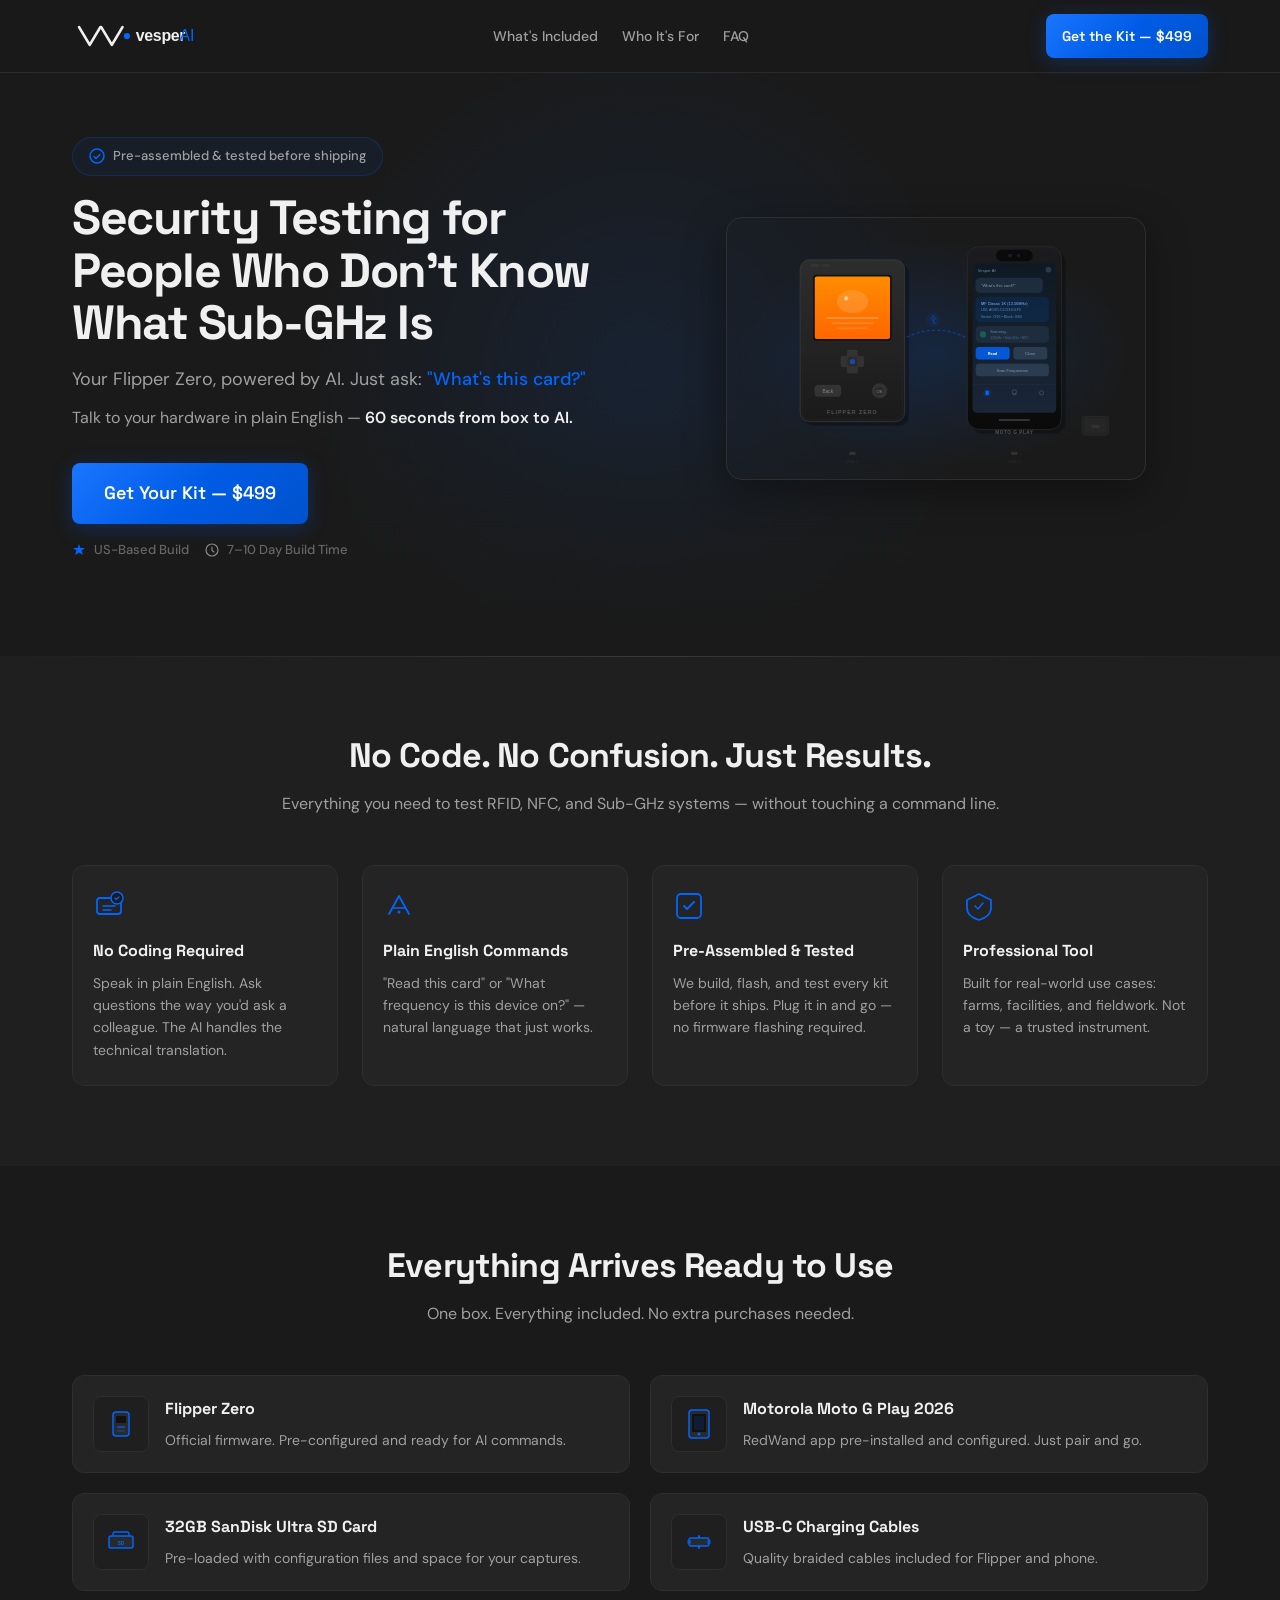
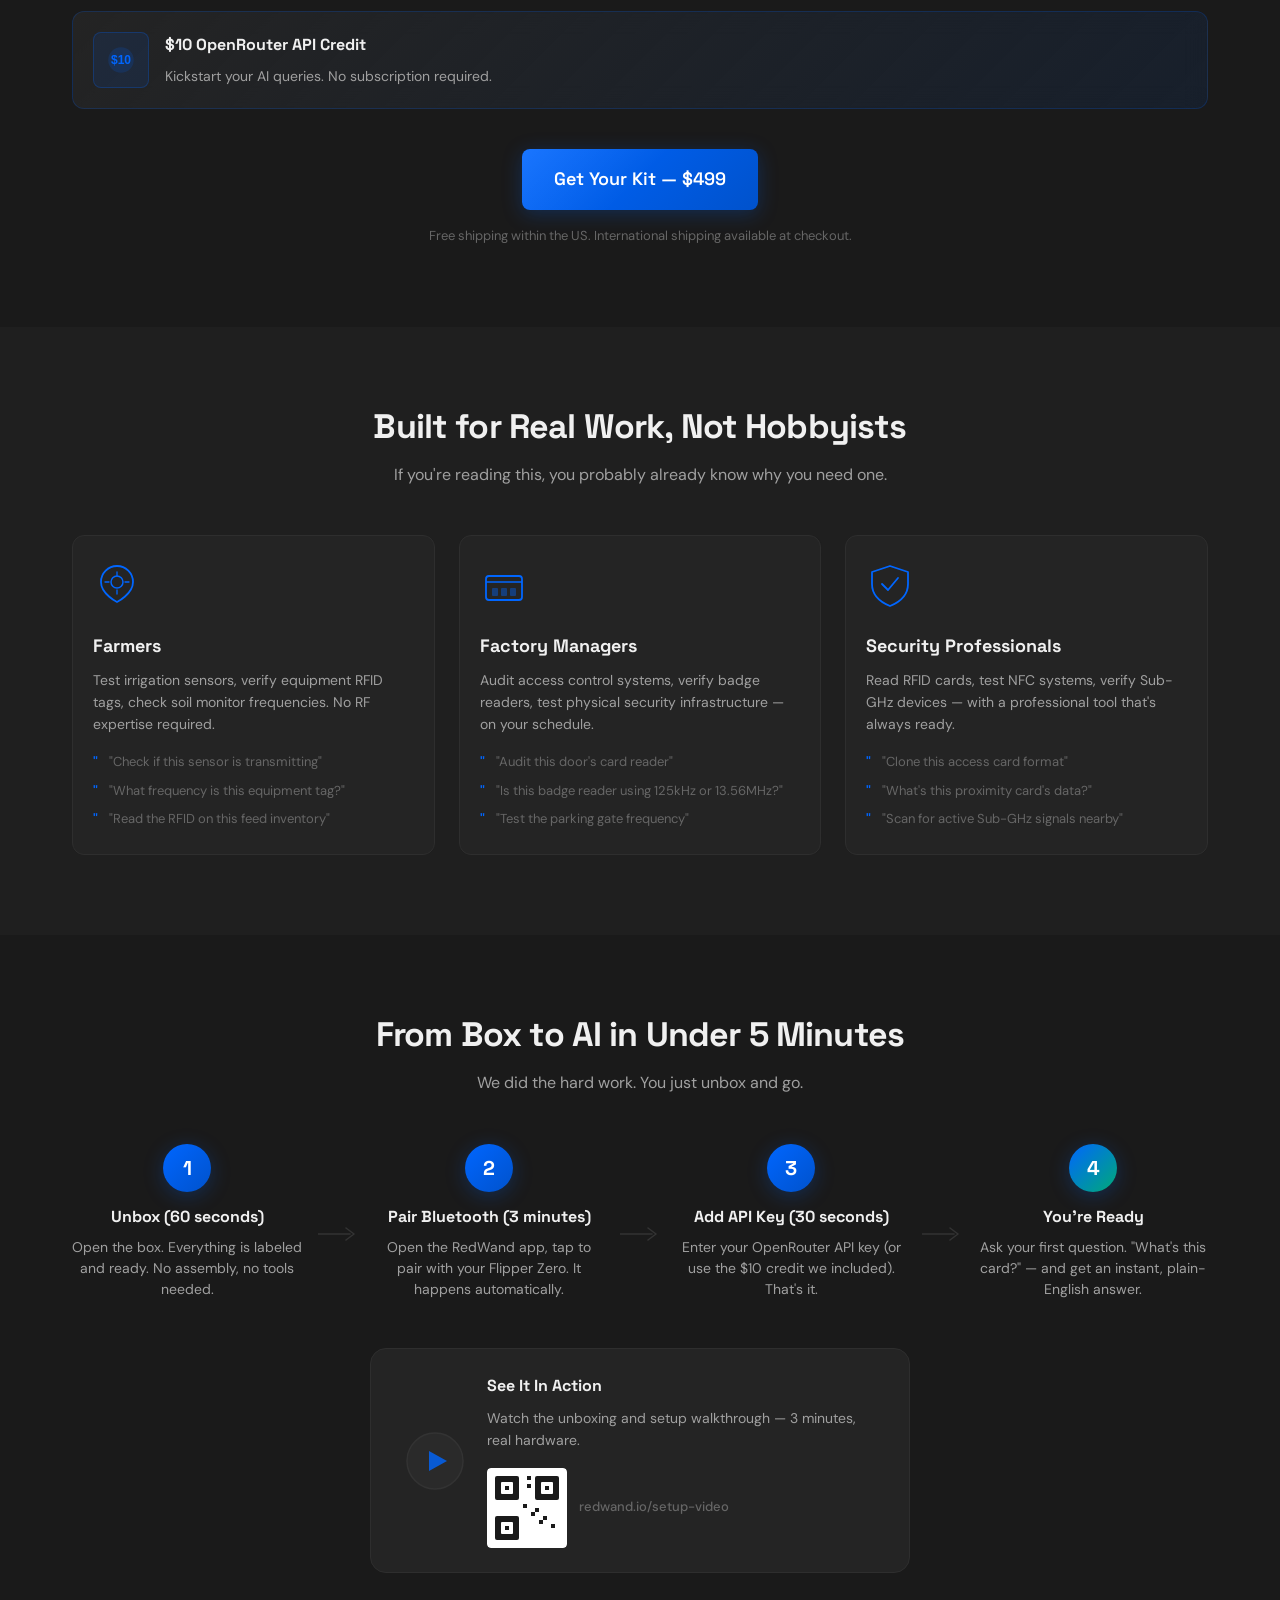
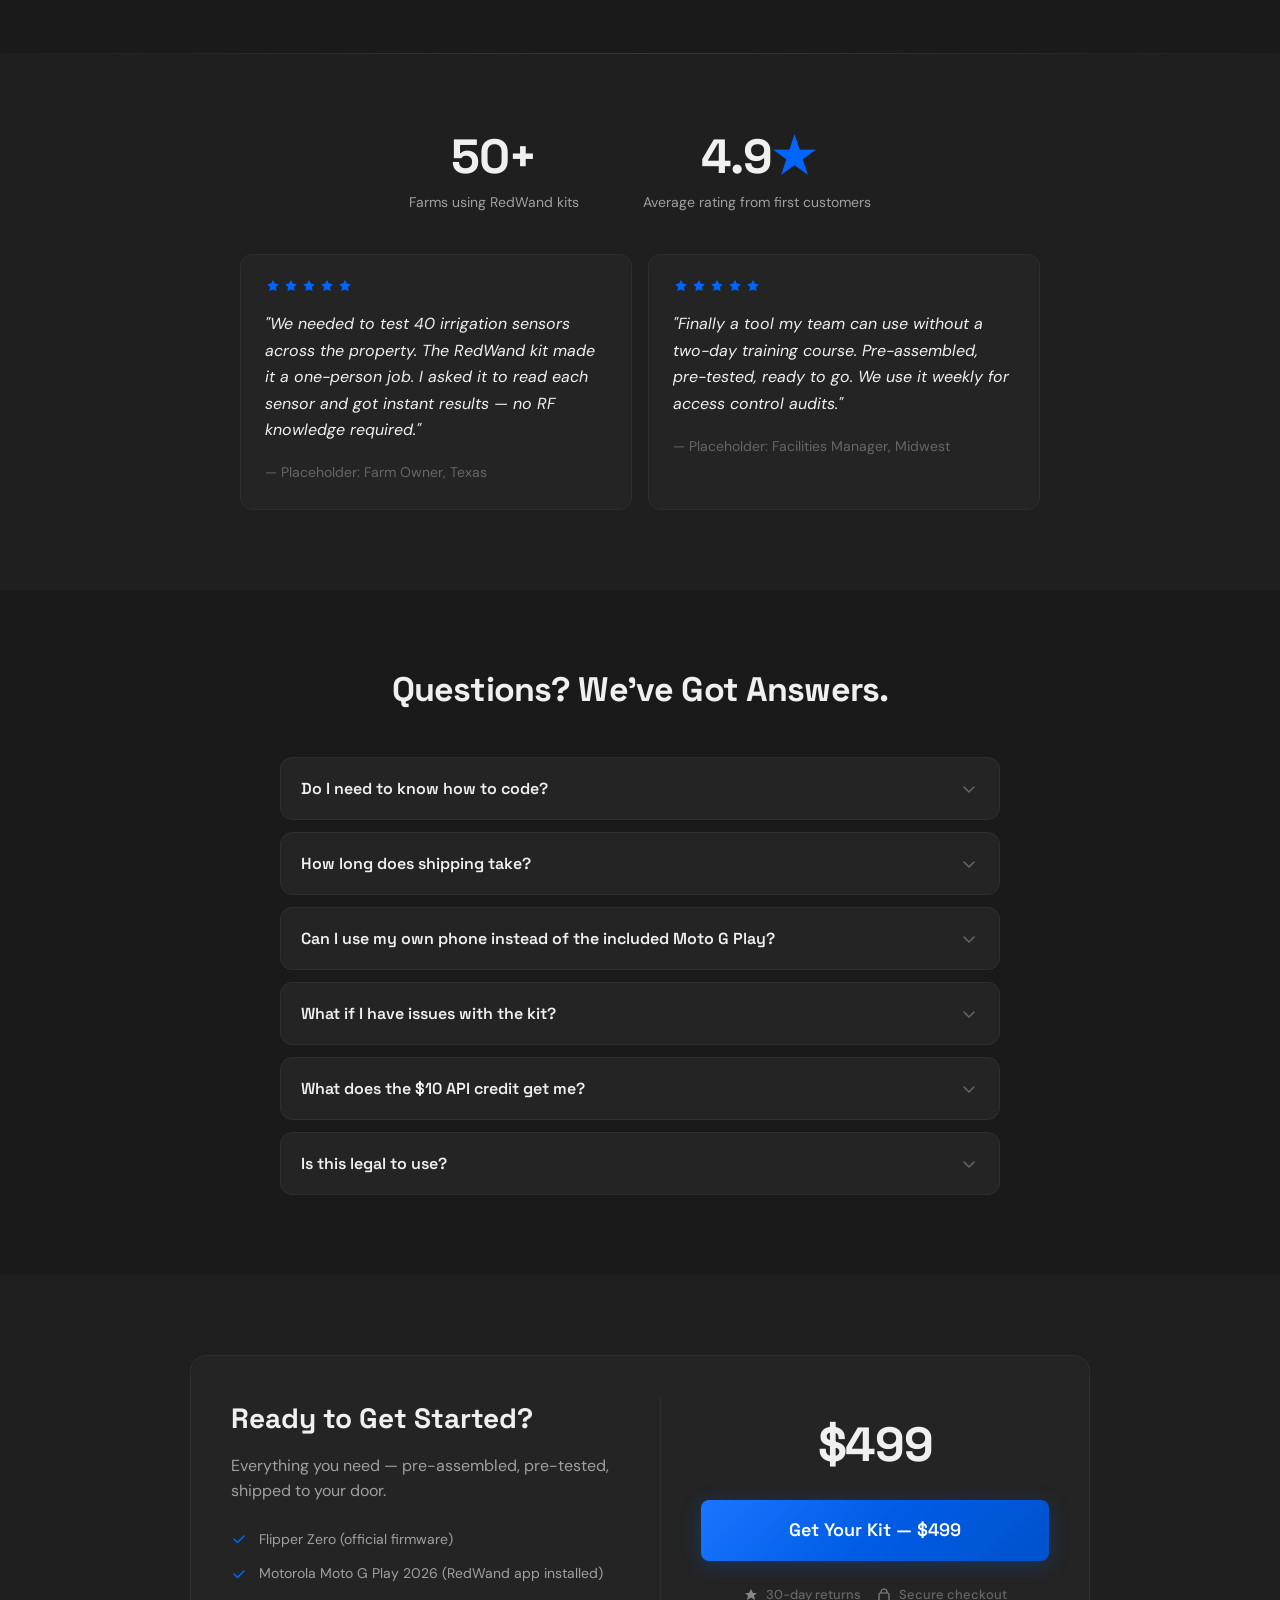
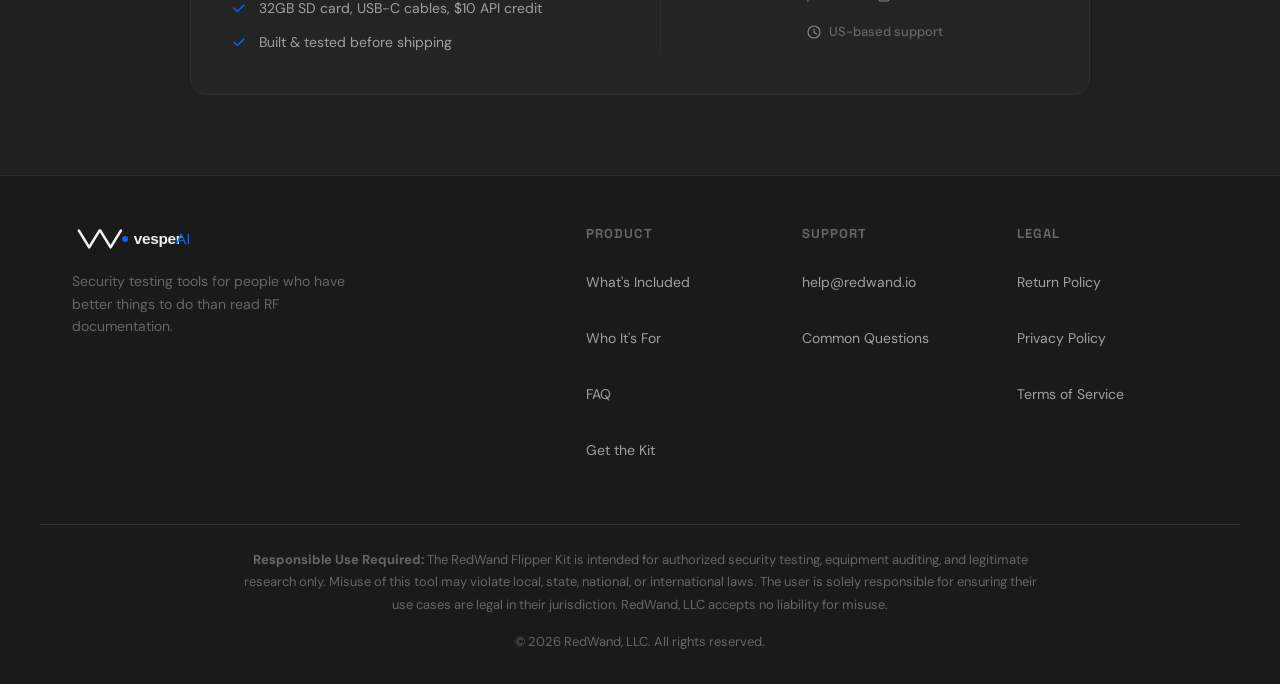
==== commit 33a2df2c: "feat: rename V3SP3R/Vesper AI → RedWand - Complete brand rename from V3SP3R/Vesper to RedWand - Upda" ====
--- a/web/index.html
+++ b/web/index.html
@@ -3,22 +3,22 @@
 <head>
     <meta charset="UTF-8">
     <meta name="viewport" content="width=device-width, initial-scale=1.0">
-    <title>Vesper AI Flipper Kit — Security Testing for Everyone</title>
+    <title>RedWand Flipper Kit — Security Testing for Everyone</title>
     <meta name="description" content="Talk to your Flipper Zero in plain English. No coding required. Pre-assembled and ready in 60 seconds.">
     <link rel="preconnect" href="https://fonts.googleapis.com">
     <link rel="preconnect" href="https://fonts.gstatic.com" crossorigin>
-    <link href="https://fonts.googleapis.com/css2?family=Inter:wght@400;500;600;700;800&display=swap" rel="stylesheet">
+    <link href="https://fonts.googleapis.com/css2?family=Space+Grotesk:wght@400;500;600;700;800&family=DM+Sans:ital,opsz,wght@0,9..40,400;0,9..40,500;0,9..40,600;0,9..40,700;1,9..40,400&display=swap" rel="stylesheet">
     <link rel="stylesheet" href="css/styles.css">
     <!-- Stripe.js for checkout -->
-    <script src="https://js.stripe.com/v3/"></script>
+    <!-- Stripe Payment Link handles checkout — no client-side SDK needed -->
 </head>
 <body>
 
     <!-- ==================== HEADER / NAV ==================== -->
     <header class="site-header">
         <div class="container header-inner">
-            <a href="#" class="logo" aria-label="Vesper AI Home">
-                <img src="assets/vesper-logo.svg" alt="Vesper AI" width="140" height="36">
+            <a href="#" class="logo" aria-label="RedWand Home">
+                <img src="assets/redwand-logo.svg" alt="RedWand" width="140" height="36">
             </a>
             <nav class="header-nav" aria-label="Main navigation">
                 <a href="#whats-included">What's Included</a>
@@ -76,18 +76,7 @@
                 </div>
                 <div class="hero-visual">
                     <div class="hero-product-image">
-                        <!-- Placeholder product visual — replace with actual product photo -->
-                        <div class="product-placeholder">
-                            <svg width="80" height="80" viewBox="0 0 80 80" fill="none" aria-hidden="true">
-                                <rect x="16" y="12" width="48" height="56" rx="6" fill="#2a2a2a" stroke="#333" stroke-width="1.5"/>
-                                <rect x="22" y="18" width="36" height="28" rx="3" fill="#111"/>
-                                <rect x="28" y="52" width="24" height="8" rx="2" fill="#333"/>
-                                <circle cx="40" cy="32" r="6" fill="#0066ff" opacity="0.4"/>
-                                <path d="M37 32L39.5 34.5L43 30" stroke="#0066ff" stroke-width="1.5" stroke-linecap="round" stroke-linejoin="round"/>
-                            </svg>
-                            <p class="placeholder-label">Flipper Zero + Moto G Play</p>
-                            <p class="placeholder-sublabel">Vesper AI app pre-installed</p>
-                        </div>
+                        <img src="assets/hero-products.svg" alt="Flipper Zero and Moto G Play with RedWand app" width="800" height="500" loading="eager">
                     </div>
                 </div>
             </div>
@@ -186,7 +175,7 @@
                         </div>
                         <div class="included-text">
                             <h4>Motorola Moto G Play 2026</h4>
-                            <p>Vesper app pre-installed and configured. Just pair and go.</p>
+                            <p>RedWand app pre-installed and configured. Just pair and go.</p>
                         </div>
                     </div>
                     <div class="included-item">
@@ -231,7 +220,7 @@
                 </div>
                 <!-- STRIPE_INTEGRATION_POINT: Secondary purchase CTA -->
                 <div class="included-cta">
-                    <a href="#checkout" class="btn btn-primary btn-lg">Get Your Kit — $499</a>
+                    <a href="#checkout" class="btn btn-primary btn-lg" id="included-cta-btn">Get Your Kit — $499</a>
                     <p class="cta-note">Free shipping within the US. International shipping available at checkout.</p>
                 </div>
             </div>
@@ -322,7 +311,7 @@
                         <div class="step-number">2</div>
                         <div class="step-content">
                             <h3>Pair Bluetooth (3 minutes)</h3>
-                            <p>Open the Vesper app, tap to pair with your Flipper Zero. It happens automatically.</p>
+                            <p>Open the RedWand app, tap to pair with your Flipper Zero. It happens automatically.</p>
                         </div>
                     </div>
                     <div class="setup-connector" aria-hidden="true">
@@ -385,7 +374,7 @@
                                     <rect x="44" y="44" width="4" height="4" fill="#1a1a1a"/>
                                     <rect x="52" y="52" width="4" height="4" fill="#1a1a1a"/>
                                 </svg>
-                                <span>vespere.ai/setup-video</span>
+                                <span>redwand.io/setup-video</span>
                             </div>
                         </div>
                     </div>
@@ -399,7 +388,7 @@
                 <div class="proof-stats">
                     <div class="proof-stat">
                         <span class="proof-number">50+</span>
-                        <span class="proof-label">Farms using Vesper kits</span>
+                        <span class="proof-label">Farms using RedWand kits</span>
                     </div>
                     <div class="proof-stat">
                         <span class="proof-number">4.9<span class="proof-star">★</span></span>
@@ -416,7 +405,7 @@
                             <svg width="16" height="16" viewBox="0 0 16 16" fill="#0066ff" aria-hidden="true"><path d="M8 1l1.8 3.6 4 .6-2.9 2.8.7 4L8 10.4 4.4 12l.7-4L2.2 5.2l4-.6L8 1z"/></svg>
                         </div>
                         <blockquote>
-                            <p>"We needed to test 40 irrigation sensors across the property. The Vesper kit made it a one-person job. I asked it to read each sensor and got instant results — no RF knowledge required."</p>
+                            <p>"We needed to test 40 irrigation sensors across the property. The RedWand kit made it a one-person job. I asked it to read each sensor and got instant results — no RF knowledge required."</p>
                         </blockquote>
                         <cite>— <span class="testimonial-name">Placeholder: Farm Owner, Texas</span></cite>
                     </div>
@@ -474,7 +463,7 @@
                             </svg>
                         </button>
                         <div class="faq-answer" id="faq-3" hidden>
-                            <p>Yes — the Vesper app runs on any Android phone (Android 8.0+). The included Moto G Play is pre-configured and ready to go, but you can install the Vesper app on your own Android device if you prefer. iOS support is on the roadmap.</p>
+                            <p>Yes — the RedWand app runs on any Android phone (Android 8.0+). The included Moto G Play is pre-configured and ready to go, but you can install the RedWand app on your own Android device if you prefer. iOS support is on the roadmap.</p>
                         </div>
                     </div>
                     <div class="faq-item" role="listitem">
@@ -485,7 +474,7 @@
                             </svg>
                         </button>
                         <div class="faq-answer" id="faq-4" hidden>
-                            <p>We offer a 30-day return policy — no questions asked. If your kit has any hardware issues, contact us at <a href="mailto:help@vespere.ai">help@vespere.ai</a> and we'll sort it out. We also provide email support for setup questions.</p>
+                            <p>We offer a 30-day return policy — no questions asked. If your kit has any hardware issues, contact us at <a href="mailto:help@redwand.io">help@redwand.io</a> and we'll sort it out. We also provide email support for setup questions.</p>
                         </div>
                     </div>
                     <div class="faq-item" role="listitem">
@@ -507,7 +496,7 @@
                             </svg>
                         </button>
                         <div class="faq-answer" id="faq-6" hidden>
-                            <p>The Vesper kit is a professional testing tool for authorized security auditing, equipment verification, and legitimate research. It's your responsibility to use it lawfully. Do not use it on systems you don't have permission to test. Responsible use is a core condition of purchase.</p>
+                            <p>The RedWand kit is a professional testing tool for authorized security auditing, equipment verification, and legitimate research. It's your responsibility to use it lawfully. Do not use it on systems you don't have permission to test. Responsible use is a core condition of purchase.</p>
                         </div>
                     </div>
                 </div>
@@ -528,7 +517,7 @@
                             </li>
                             <li>
                                 <svg width="16" height="16" viewBox="0 0 16 16" fill="none" aria-hidden="true"><path d="M3 8l3.5 3.5L13 5" stroke="#0066ff" stroke-width="1.5" stroke-linecap="round" stroke-linejoin="round"/></svg>
-                                Motorola Moto G Play 2026 (Vesper app installed)
+                                Motorola Moto G Play 2026 (RedWand app installed)
                             </li>
                             <li>
                                 <svg width="16" height="16" viewBox="0 0 16 16" fill="none" aria-hidden="true"><path d="M3 8l3.5 3.5L13 5" stroke="#0066ff" stroke-width="1.5" stroke-linecap="round" stroke-linejoin="round"/></svg>
@@ -571,7 +560,7 @@
     <footer class="site-footer">
         <div class="container footer-inner">
             <div class="footer-brand">
-                <img src="assets/vesper-logo.svg" alt="Vesper AI" width="120" height="31">
+                <img src="assets/redwand-logo.svg" alt="RedWand" width="120" height="31">
                 <p>Security testing tools for people who have better things to do than read RF documentation.</p>
             </div>
             <div class="footer-links">
@@ -584,7 +573,7 @@
                 </div>
                 <div class="footer-col">
                     <h5>Support</h5>
-                    <a href="mailto:help@vespere.ai">help@vespere.ai</a>
+                    <a href="mailto:help@redwand.io">help@redwand.io</a>
                     <a href="#faq">Common Questions</a>
                 </div>
                 <div class="footer-col">
@@ -597,9 +586,9 @@
         </div>
         <div class="container footer-bottom">
             <p class="disclaimer">
-                <strong>Responsible Use Required:</strong> The Vesper AI Flipper Kit is intended for authorized security testing, equipment auditing, and legitimate research only. Misuse of this tool may violate local, state, national, or international laws. The user is solely responsible for ensuring their use cases are legal in their jurisdiction. Vesper AI, LLC accepts no liability for misuse.
+                <strong>Responsible Use Required:</strong> The RedWand Flipper Kit is intended for authorized security testing, equipment auditing, and legitimate research only. Misuse of this tool may violate local, state, national, or international laws. The user is solely responsible for ensuring their use cases are legal in their jurisdiction. RedWand, LLC accepts no liability for misuse.
             </p>
-            <p class="copyright">&copy; 2026 Vesper AI, LLC. All rights reserved.</p>
+            <p class="copyright">&copy; 2026 RedWand, LLC. All rights reserved.</p>
         </div>
     </footer>
 
--- a/web/css/styles.css
+++ b/web/css/styles.css
@@ -1,6 +1,8 @@
 /* ============================================================
-   Vesper AI Flipper Kit — Landing Page Styles
-   Professional, clean, conversion-optimized
+   RedWand Flipper Kit — Landing Page Styles
+   Mobile-first, professional, conversion-optimized
+   
+   Font pairing: Space Grotesk (headings) + DM Sans (body)
    Color: #1a1a1a (charcoal) + #0066ff (electric blue)
    ============================================================ */
 
@@ -14,52 +16,98 @@
 :root {
     /* Colors */
     --color-bg: #1a1a1a;
-    --color-bg-light: #222222;
+    --color-bg-light: #1f1f1f;
     --color-bg-card: #242424;
     --color-bg-card-hover: #2a2a2a;
     --color-accent: #0066ff;
     --color-accent-hover: #0052cc;
-    --color-accent-muted: rgba(0, 102, 255, 0.12);
-    --color-accent-glow: rgba(0, 102, 255, 0.25);
+    --color-accent-muted: rgba(0, 102, 255, 0.1);
+    --color-accent-glow: rgba(0, 102, 255, 0.3);
+    --color-accent-subtle: rgba(0, 102, 255, 0.06);
     --color-text: #f0f0f0;
     --color-text-secondary: #a0a0a0;
     --color-text-muted: #666666;
     --color-border: #2e2e2e;
     --color-border-light: #383838;
+    --color-border-subtle: rgba(255, 255, 255, 0.06);
+
+    /* Glassmorphism */
+    --glass-bg: rgba(26, 26, 26, 0.7);
+    --glass-border: rgba(255, 255, 255, 0.08);
 
     /* Typography */
-    --font-family: 'Inter', -apple-system, BlinkMacSystemFont, 'Segoe UI', Roboto, sans-serif;
+    --font-heading: 'Space Grotesk', -apple-system, BlinkMacSystemFont, 'Segoe UI', sans-serif;
+    --font-body: 'DM Sans', -apple-system, BlinkMacSystemFont, 'Segoe UI', sans-serif;
     --font-weight-normal: 400;
     --font-weight-medium: 500;
     --font-weight-semibold: 600;
     --font-weight-bold: 700;
     --font-weight-extrabold: 800;
 
-    /* Spacing */
-    --container-max: 1120px;
-    --section-padding: 80px 0;
-    --border-radius: 8px;
-    --border-radius-lg: 12px;
-    --border-radius-xl: 16px;
+    /* Fluid Typography Scale (mobile-first) */
+    --text-xs: clamp(0.75rem, 0.7rem + 0.25vw, 0.8125rem);
+    --text-sm: clamp(0.8125rem, 0.75rem + 0.3vw, 0.875rem);
+    --text-base: clamp(0.9375rem, 0.875rem + 0.3vw, 1rem);
+    --text-lg: clamp(1.0625rem, 1rem + 0.3vw, 1.125rem);
+    --text-xl: clamp(1.1875rem, 1.1rem + 0.4vw, 1.25rem);
+    --text-2xl: clamp(1.375rem, 1.2rem + 0.9vw, 1.75rem);
+    --text-3xl: clamp(1.625rem, 1.4rem + 1.1vw, 2.125rem);
+    --text-4xl: clamp(2rem, 1.6rem + 2vw, 3rem);
+    --text-5xl: clamp(2.25rem, 1.8rem + 2.3vw, 3.5rem);
+
+    /* Spacing Scale */
+    --space-1: 0.25rem;
+    --space-2: 0.5rem;
+    --space-3: 0.75rem;
+    --space-4: 1rem;
+    --space-5: 1.25rem;
+    --space-6: 1.5rem;
+    --space-8: 2rem;
+    --space-10: 2.5rem;
+    --space-12: 3rem;
+    --space-16: 4rem;
+    --space-20: 5rem;
+    --space-24: 6rem;
+
+    /* Layout */
+    --container-max: 1200px;
+    --container-narrow: 720px;
+    --section-padding-y: clamp(3rem, 8vw, 5rem);
+
+    /* Radii */
+    --radius-sm: 6px;
+    --radius-md: 8px;
+    --radius-lg: 12px;
+    --radius-xl: 16px;
+    --radius-2xl: 24px;
+    --radius-full: 9999px;
+
+    /* Shadows */
+    --shadow-sm: 0 1px 2px rgba(0, 0, 0, 0.3);
+    --shadow-md: 0 4px 12px rgba(0, 0, 0, 0.25);
+    --shadow-lg: 0 8px 24px rgba(0, 0, 0, 0.3);
+    --shadow-xl: 0 12px 40px rgba(0, 0, 0, 0.35);
+    --shadow-accent: 0 4px 20px rgba(0, 102, 255, 0.25);
 
     /* Transitions */
     --transition-fast: 150ms ease;
     --transition-base: 250ms ease;
+    --transition-slow: 400ms ease;
 }
 
 html {
     scroll-behavior: smooth;
-    font-size: 16px;
     -webkit-font-smoothing: antialiased;
     -moz-osx-font-smoothing: grayscale;
 }
 
 body {
-    font-family: var(--font-family);
+    font-family: var(--font-body);
     background-color: var(--color-bg);
     color: var(--color-text);
     line-height: 1.6;
     min-height: 100vh;
+    overflow-x: hidden;
 }
 
 img {
@@ -89,11 +137,41 @@
     background: none;
 }
 
+/* ==================== SCROLL REVEAL ANIMATION ==================== */
+.reveal {
+    opacity: 0;
+    transform: translateY(24px);
+    transition: opacity var(--transition-slow), transform var(--transition-slow);
+}
+
+.reveal.revealed {
+    opacity: 1;
+    transform: translateY(0);
+}
+
+.reveal-delay-1 { transition-delay: 100ms; }
+.reveal-delay-2 { transition-delay: 200ms; }
+.reveal-delay-3 { transition-delay: 300ms; }
+.reveal-delay-4 { transition-delay: 400ms; }
+
 /* ==================== UTILITIES ==================== */
 .container {
+    width: 100%;
     max-width: var(--container-max);
     margin: 0 auto;
-    padding: 0 24px;
+    padding: 0 var(--space-4);
+}
+
+@media (min-width: 768px) {
+    .container {
+        padding: 0 var(--space-6);
+    }
+}
+
+@media (min-width: 1024px) {
+    .container {
+        padding: 0 var(--space-8);
+    }
 }
 
 /* ==================== BUTTONS ==================== */
@@ -101,45 +179,55 @@
     display: inline-flex;
     align-items: center;
     justify-content: center;
-    gap: 8px;
-    font-family: var(--font-family);
+    gap: var(--space-2);
+    font-family: var(--font-heading);
     font-weight: var(--font-weight-semibold);
-    border-radius: var(--border-radius);
+    border-radius: var(--radius-md);
     cursor: pointer;
     transition: all var(--transition-base);
     text-decoration: none;
     white-space: nowrap;
+    border: none;
+    outline: none;
+    -webkit-tap-highlight-color: transparent;
 }
 
 .btn-primary {
-    background-color: var(--color-accent);
+    background: linear-gradient(135deg, var(--color-accent) 0%, #0052cc 100%);
     color: #ffffff;
-    border: 1px solid var(--color-accent);
+    box-shadow: var(--shadow-accent);
 }
 
 .btn-primary:hover {
-    background-color: var(--color-accent-hover);
-    border-color: var(--color-accent-hover);
+    background: linear-gradient(135deg, #0077ff 0%, var(--color-accent) 100%);
     color: #ffffff;
-    transform: translateY(-1px);
-    box-shadow: 0 8px 24px var(--color-accent-glow);
+    transform: translateY(-2px);
+    box-shadow: 0 8px 30px rgba(0, 102, 255, 0.35);
 }
 
 .btn-primary:active {
     transform: translateY(0);
-    box-shadow: none;
+    box-shadow: var(--shadow-sm);
 }
 
 .btn-sm {
-    font-size: 0.875rem;
-    padding: 8px 16px;
-    height: 36px;
+    font-size: var(--text-sm);
+    padding: var(--space-2) var(--space-4);
+    min-height: 44px;
+    min-width: 44px;
 }
 
 .btn-lg {
-    font-size: 1.0625rem;
-    padding: 14px 28px;
+    font-size: var(--text-lg);
+    padding: var(--space-4) var(--space-6);
     min-height: 52px;
+    min-width: 44px;
+}
+
+@media (min-width: 768px) {
+    .btn-lg {
+        padding: var(--space-4) var(--space-8);
+    }
 }
 
 .btn-block {
@@ -151,10 +239,15 @@
     position: sticky;
     top: 0;
     z-index: 100;
-    background-color: rgba(26, 26, 26, 0.92);
-    backdrop-filter: blur(12px);
-    -webkit-backdrop-filter: blur(12px);
-    border-bottom: 1px solid var(--color-border);
+    background: var(--glass-bg);
+    backdrop-filter: blur(16px);
+    -webkit-backdrop-filter: blur(16px);
+    border-bottom: 1px solid var(--glass-border);
+    transition: box-shadow var(--transition-base);
+}
+
+.site-header.scrolled {
+    box-shadow: var(--shadow-lg);
 }
 
 .header-inner {
@@ -162,25 +255,48 @@
     align-items: center;
     justify-content: space-between;
     height: 64px;
-    gap: 24px;
+    gap: var(--space-4);
+}
+
+@media (min-width: 768px) {
+    .header-inner {
+        height: 72px;
+        gap: var(--space-6);
+    }
 }
 
 .logo img {
-    height: 32px;
+    height: 28px;
     width: auto;
 }
 
+@media (min-width: 768px) {
+    .logo img {
+        height: 32px;
+    }
+}
+
 .header-nav {
-    display: flex;
-    align-items: center;
-    gap: 32px;
+    display: none;
+}
+
+@media (min-width: 768px) {
+    .header-nav {
+        display: flex;
+        align-items: center;
+        gap: var(--space-6);
+    }
 }
 
 .header-nav a {
     color: var(--color-text-secondary);
-    font-size: 0.9rem;
+    font-family: var(--font-body);
+    font-size: var(--text-sm);
     font-weight: var(--font-weight-medium);
     transition: color var(--transition-fast);
+    min-height: 44px;
+    display: flex;
+    align-items: center;
 }
 
 .header-nav a:hover {
@@ -191,57 +307,93 @@
 .hero {
     position: relative;
     background-color: var(--color-bg);
-    padding: 80px 0 120px;
+    padding: var(--space-12) 0 var(--space-16);
     overflow: hidden;
+}
+
+@media (min-width: 768px) {
+    .hero {
+        padding: var(--space-16) 0 var(--space-24);
+    }
 }
 
 .hero::before {
     content: '';
     position: absolute;
-    top: -200px;
+    top: -100px;
     left: 50%;
     transform: translateX(-50%);
-    width: 800px;
+    width: min(800px, 120vw);
     height: 800px;
-    background: radial-gradient(circle, rgba(0, 102, 255, 0.08) 0%, transparent 70%);
+    background: radial-gradient(ellipse at center, rgba(0, 102, 255, 0.1) 0%, transparent 60%);
     pointer-events: none;
 }
 
+.hero::after {
+    content: '';
+    position: absolute;
+    top: 0;
+    left: 0;
+    right: 0;
+    bottom: 0;
+    background: linear-gradient(180deg, transparent 60%, var(--color-bg) 100%);
+    pointer-events: none;
+}
+
 .hero-inner {
+    position: relative;
+    z-index: 1;
     display: grid;
-    grid-template-columns: 1fr 1fr;
-    gap: 64px;
-    align-items: center;
+    gap: var(--space-10);
+    align-items: center;
+}
+
+@media (min-width: 768px) {
+    .hero-inner {
+        grid-template-columns: 1fr 1fr;
+        gap: var(--space-12);
+    }
+}
+
+.hero-content {
+    text-align: center;
+}
+
+@media (min-width: 768px) {
+    .hero-content {
+        text-align: left;
+    }
 }
 
 .hero-badge {
     display: inline-flex;
     align-items: center;
-    gap: 8px;
-    background: var(--color-accent-muted);
+    gap: var(--space-2);
+    background: var(--color-accent-subtle);
     border: 1px solid rgba(0, 102, 255, 0.2);
-    border-radius: 100px;
-    padding: 6px 14px;
-    font-size: 0.8125rem;
+    border-radius: var(--radius-full);
+    padding: var(--space-2) var(--space-4);
+    font-size: var(--text-xs);
     font-weight: var(--font-weight-medium);
     color: var(--color-text-secondary);
-    margin-bottom: 24px;
+    margin-bottom: var(--space-4);
 }
 
 .hero-headline {
-    font-size: clamp(2rem, 4vw, 3rem);
+    font-family: var(--font-heading);
+    font-size: var(--text-4xl);
     font-weight: var(--font-weight-extrabold);
-    line-height: 1.15;
+    line-height: 1.1;
     letter-spacing: -0.03em;
     color: var(--color-text);
-    margin-bottom: 20px;
+    margin-bottom: var(--space-4);
 }
 
 .hero-subheadline {
-    font-size: 1.1875rem;
+    font-size: var(--text-lg);
     color: var(--color-text-secondary);
     line-height: 1.5;
-    margin-bottom: 12px;
+    margin-bottom: var(--space-3);
 }
 
 .hero-subheadline em {
@@ -251,9 +403,9 @@
 }
 
 .hero-value-prop {
-    font-size: 1.0625rem;
-    color: var(--color-text-secondary);
-    margin-bottom: 36px;
+    font-size: var(--text-base);
+    color: var(--color-text-secondary);
+    margin-bottom: var(--space-8);
 }
 
 .hero-value-prop strong {
@@ -264,21 +416,34 @@
 .hero-cta-group {
     display: flex;
     flex-direction: column;
-    gap: 16px;
-    align-items: flex-start;
+    gap: var(--space-4);
+    align-items: center;
+}
+
+@media (min-width: 768px) {
+    .hero-cta-group {
+        align-items: flex-start;
+    }
 }
 
 .trust-indicators {
     display: flex;
     flex-wrap: wrap;
-    gap: 20px;
+    justify-content: center;
+    gap: var(--space-4);
+}
+
+@media (min-width: 768px) {
+    .trust-indicators {
+        justify-content: flex-start;
+    }
 }
 
 .trust-item {
     display: flex;
     align-items: center;
-    gap: 6px;
-    font-size: 0.8125rem;
+    gap: var(--space-2);
+    font-size: var(--text-xs);
     color: var(--color-text-muted);
     font-weight: var(--font-weight-medium);
 }
@@ -288,41 +453,34 @@
     display: flex;
     justify-content: center;
     align-items: center;
+    order: -1;
+}
+
+@media (min-width: 768px) {
+    .hero-visual {
+        order: 0;
+    }
 }
 
 .hero-product-image {
     position: relative;
     width: 100%;
-    max-width: 420px;
-}
-
-.product-placeholder {
-    background: var(--color-bg-card);
+    max-width: 340px;
+}
+
+@media (min-width: 768px) {
+    .hero-product-image {
+        max-width: 420px;
+    }
+}
+
+.hero-product-image img {
+    width: 100%;
+    height: auto;
+    display: block;
+    border-radius: var(--radius-xl);
     border: 1px solid var(--color-border);
-    border-radius: var(--border-radius-xl);
-    padding: 48px 32px;
-    display: flex;
-    flex-direction: column;
-    align-items: center;
-    justify-content: center;
-    gap: 16px;
-    text-align: center;
-    aspect-ratio: 4/3;
-}
-
-.product-placeholder svg {
-    opacity: 0.9;
-}
-
-.placeholder-label {
-    font-size: 0.9375rem;
-    font-weight: var(--font-weight-semibold);
-    color: var(--color-text);
-}
-
-.placeholder-sublabel {
-    font-size: 0.8125rem;
-    color: var(--color-text-secondary);
+    box-shadow: var(--shadow-xl);
 }
 
 /* Hero wave divider */
@@ -336,69 +494,98 @@
 
 .hero-wave svg {
     width: 100%;
-    height: 60px;
+    height: 40px;
+}
+
+@media (min-width: 768px) {
+    .hero-wave svg {
+        height: 60px;
+    }
 }
 
 /* ==================== SECTION SHARED STYLES ==================== */
 .section-header {
     text-align: center;
-    margin-bottom: 56px;
+    margin-bottom: var(--space-10);
+}
+
+@media (min-width: 768px) {
+    .section-header {
+        margin-bottom: var(--space-12);
+    }
 }
 
 .section-title {
-    font-size: clamp(1.75rem, 3vw, 2.375rem);
+    font-family: var(--font-heading);
+    font-size: var(--text-3xl);
     font-weight: var(--font-weight-bold);
     letter-spacing: -0.025em;
-    line-height: 1.2;
-    margin-bottom: 16px;
+    line-height: 1.15;
+    margin-bottom: var(--space-4);
 }
 
 .section-subtitle {
-    font-size: 1.0625rem;
-    color: var(--color-text-secondary);
-    max-width: 560px;
+    font-size: var(--text-base);
+    color: var(--color-text-secondary);
+    max-width: var(--container-narrow);
     margin: 0 auto;
 }
 
 /* ==================== BENEFITS SECTION ==================== */
 .benefits {
     background-color: var(--color-bg-light);
-    padding: var(--section-padding);
+    padding: var(--section-padding-y) 0;
 }
 
 .benefits-grid {
     display: grid;
-    grid-template-columns: repeat(4, 1fr);
-    gap: 24px;
+    gap: var(--space-4);
+}
+
+@media (min-width: 640px) {
+    .benefits-grid {
+        grid-template-columns: repeat(2, 1fr);
+        gap: var(--space-6);
+    }
+}
+
+@media (min-width: 1024px) {
+    .benefits-grid {
+        grid-template-columns: repeat(4, 1fr);
+    }
 }
 
 .benefit-card {
     background: var(--color-bg-card);
     border: 1px solid var(--color-border);
-    border-radius: var(--border-radius-lg);
-    padding: 28px 24px;
+    border-radius: var(--radius-lg);
+    padding: var(--space-6) var(--space-5);
     transition: all var(--transition-base);
+    backdrop-filter: blur(8px);
+    -webkit-backdrop-filter: blur(8px);
 }
 
 .benefit-card:hover {
     border-color: var(--color-border-light);
     background: var(--color-bg-card-hover);
-    transform: translateY(-2px);
+    transform: translateY(-4px);
+    box-shadow: var(--shadow-lg);
 }
 
 .benefit-icon {
-    margin-bottom: 20px;
+    margin-bottom: var(--space-4);
     display: flex;
 }
 
 .benefit-card h3 {
-    font-size: 1rem;
+    font-family: var(--font-heading);
+    font-size: var(--text-base);
     font-weight: var(--font-weight-bold);
-    margin-bottom: 10px;
+    margin-bottom: var(--space-2);
 }
 
 .benefit-card p {
-    font-size: 0.875rem;
+    font-size: var(--text-sm);
     color: var(--color-text-secondary);
     line-height: 1.6;
 }
@@ -406,24 +593,30 @@
 /* ==================== WHAT'S INCLUDED ==================== */
 .whats-included {
     background-color: var(--color-bg);
-    padding: var(--section-padding);
+    padding: var(--section-padding-y) 0;
 }
 
 .included-grid {
     display: grid;
-    grid-template-columns: repeat(2, 1fr);
-    gap: 20px;
-    margin-bottom: 48px;
+    gap: var(--space-4);
+    margin-bottom: var(--space-10);
+}
+
+@media (min-width: 640px) {
+    .included-grid {
+        grid-template-columns: repeat(2, 1fr);
+        gap: var(--space-5);
+    }
 }
 
 .included-item {
     display: flex;
     align-items: flex-start;
-    gap: 20px;
+    gap: var(--space-4);
     background: var(--color-bg-card);
     border: 1px solid var(--color-border);
-    border-radius: var(--border-radius-lg);
-    padding: 24px;
+    border-radius: var(--radius-lg);
+    padding: var(--space-5);
     transition: all var(--transition-base);
 }
 
@@ -433,8 +626,20 @@
 
 .included-item--bonus {
     grid-column: 1 / -1;
-    background: linear-gradient(135deg, var(--color-bg-card) 0%, rgba(0, 102, 255, 0.06) 100%);
+    background: linear-gradient(135deg, var(--color-bg-card) 0%, rgba(0, 102, 255, 0.08) 100%);
     border-color: rgba(0, 102, 255, 0.2);
+}
+
+@media (min-width: 640px) {
+    .included-item--bonus {
+        grid-column: span 2;
+    }
+}
+
+@media (min-width: 1024px) {
+    .included-item--bonus {
+        grid-column: span 2;
+    }
 }
 
 .included-icon {
@@ -442,11 +647,18 @@
     display: flex;
     align-items: center;
     justify-content: center;
-    width: 56px;
-    height: 56px;
+    width: 52px;
+    height: 52px;
     background: var(--color-bg-light);
-    border-radius: var(--border-radius);
+    border-radius: var(--radius-md);
     border: 1px solid var(--color-border);
+}
+
+@media (min-width: 768px) {
+    .included-icon {
+        width: 56px;
+        height: 56px;
+    }
 }
 
 .included-icon--bonus {
@@ -455,13 +667,14 @@
 }
 
 .included-text h4 {
-    font-size: 1rem;
+    font-family: var(--font-heading);
+    font-size: var(--text-base);
     font-weight: var(--font-weight-bold);
-    margin-bottom: 6px;
+    margin-bottom: var(--space-2);
 }
 
 .included-text p {
-    font-size: 0.875rem;
+    font-size: var(--text-sm);
     color: var(--color-text-secondary);
     line-height: 1.5;
 }
@@ -471,63 +684,78 @@
 }
 
 .cta-note {
-    margin-top: 14px;
-    font-size: 0.8125rem;
+    margin-top: var(--space-4);
+    font-size: var(--text-xs);
     color: var(--color-text-muted);
 }
 
 /* ==================== WHO THIS IS FOR ==================== */
 .who-for {
     background-color: var(--color-bg-light);
-    padding: var(--section-padding);
+    padding: var(--section-padding-y) 0;
 }
 
 .audience-grid {
     display: grid;
-    grid-template-columns: repeat(3, 1fr);
-    gap: 24px;
+    gap: var(--space-4);
+}
+
+@media (min-width: 640px) {
+    .audience-grid {
+        grid-template-columns: repeat(2, 1fr);
+        gap: var(--space-6);
+    }
+}
+
+@media (min-width: 1024px) {
+    .audience-grid {
+        grid-template-columns: repeat(3, 1fr);
+    }
 }
 
 .audience-card {
     background: var(--color-bg-card);
     border: 1px solid var(--color-border);
-    border-radius: var(--border-radius-lg);
-    padding: 32px 28px;
+    border-radius: var(--radius-lg);
+    padding: var(--space-6) var(--space-5);
     transition: all var(--transition-base);
 }
 
 .audience-card:hover {
     border-color: var(--color-accent);
     background: var(--color-bg-card-hover);
+    transform: translateY(-4px);
+    box-shadow: var(--shadow-lg);
 }
 
 .audience-icon {
-    margin-bottom: 20px;
+    margin-bottom: var(--space-4);
 }
 
 .audience-card h3 {
-    font-size: 1.125rem;
+    font-family: var(--font-heading);
+    font-size: var(--text-lg);
     font-weight: var(--font-weight-bold);
-    margin-bottom: 10px;
+    margin-bottom: var(--space-2);
 }
 
 .audience-card > p {
-    font-size: 0.875rem;
+    font-size: var(--text-sm);
     color: var(--color-text-secondary);
     line-height: 1.6;
-    margin-bottom: 20px;
+    margin-bottom: var(--space-4);
 }
 
 .audience-use-cases {
     display: flex;
     flex-direction: column;
-    gap: 8px;
+    gap: var(--space-2);
 }
 
 .audience-use-cases li {
-    font-size: 0.8125rem;
+    font-size: var(--text-xs);
     color: var(--color-text-muted);
-    padding-left: 16px;
+    padding-left: var(--space-4);
     position: relative;
 }
 
@@ -542,16 +770,31 @@
 /* ==================== SETUP EXPERIENCE ==================== */
 .setup {
     background-color: var(--color-bg);
-    padding: var(--section-padding);
+    padding: var(--section-padding-y) 0;
 }
 
 .setup-steps {
-    display: flex;
-    align-items: flex-start;
-    justify-content: center;
-    gap: 0;
-    margin-bottom: 56px;
-    flex-wrap: wrap;
+    display: grid;
+    grid-template-columns: 1fr;
+    gap: var(--space-6);
+    margin-bottom: var(--space-12);
+    justify-items: center;
+}
+
+@media (min-width: 640px) {
+    .setup-steps {
+        grid-template-columns: repeat(2, 1fr);
+        gap: var(--space-4);
+    }
+}
+
+@media (min-width: 1024px) {
+    .setup-steps {
+        display: flex;
+        flex-direction: row;
+        justify-content: center;
+        gap: 0;
+    }
 }
 
 .setup-step {
@@ -559,44 +802,56 @@
     flex-direction: column;
     align-items: center;
     text-align: center;
-    max-width: 200px;
-    gap: 14px;
+    max-width: 280px;
+    width: 100%;
 }
 
 .step-number {
     width: 48px;
     height: 48px;
     border-radius: 50%;
-    background: var(--color-accent);
+    background: linear-gradient(135deg, var(--color-accent) 0%, #0052cc 100%);
     color: #fff;
-    font-size: 1.25rem;
+    font-family: var(--font-heading);
+    font-size: var(--text-xl);
     font-weight: var(--font-weight-bold);
     display: flex;
     align-items: center;
     justify-content: center;
     flex-shrink: 0;
+    box-shadow: var(--shadow-accent);
 }
 
 .step-number--ready {
-    background: linear-gradient(135deg, var(--color-accent) 0%, #00cc88 100%);
+    background: linear-gradient(135deg, var(--color-accent) 0%, #00aa77 100%);
 }
 
 .step-content h3 {
-    font-size: 0.9375rem;
+    font-family: var(--font-heading);
+    font-size: var(--text-base);
     font-weight: var(--font-weight-bold);
-    margin-bottom: 6px;
+    margin-bottom: var(--space-2);
+    margin-top: var(--space-3);
 }
 
 .step-content p {
-    font-size: 0.8125rem;
+    font-size: var(--text-sm);
     color: var(--color-text-secondary);
     line-height: 1.5;
 }
 
 .setup-connector {
-    display: flex;
-    align-items: center;
-    padding-top: 12px;
+    display: none;
+}
+
+@media (min-width: 1024px) {
+    .setup-connector {
+        display: flex;
+        align-items: center;
+        padding-top: 24px;
+        padding-left: var(--space-4);
+        padding-right: var(--space-4);
+    }
 }
 
 /* Video preview */
@@ -607,20 +862,36 @@
 
 .video-preview-card {
     display: flex;
-    align-items: center;
-    gap: 24px;
+    flex-direction: column;
+    align-items: center;
+    gap: var(--space-5);
     background: var(--color-bg-card);
     border: 1px solid var(--color-border);
-    border-radius: var(--border-radius-xl);
-    padding: 24px 32px;
-    max-width: 540px;
+    border-radius: var(--radius-xl);
+    padding: var(--space-6);
+    max-width: 480px;
     width: 100%;
+    text-align: center;
+}
+
+@media (min-width: 640px) {
+    .video-preview-card {
+        flex-direction: row;
+        text-align: left;
+        padding: var(--space-6) var(--space-8);
+        max-width: 540px;
+    }
 }
 
 .video-thumbnail {
     flex-shrink: 0;
     cursor: pointer;
     transition: transform var(--transition-fast);
+    min-height: 44px;
+    min-width: 44px;
+    display: flex;
+    align-items: center;
+    justify-content: center;
 }
 
 .video-thumbnail:hover {
@@ -628,21 +899,29 @@
 }
 
 .video-info h4 {
-    font-size: 1rem;
+    font-family: var(--font-heading);
+    font-size: var(--text-base);
     font-weight: var(--font-weight-bold);
-    margin-bottom: 6px;
+    margin-bottom: var(--space-2);
 }
 
 .video-info p {
-    font-size: 0.8125rem;
-    color: var(--color-text-secondary);
-    margin-bottom: 12px;
+    font-size: var(--text-sm);
+    color: var(--color-text-secondary);
+    margin-bottom: var(--space-4);
 }
 
 .video-qr-placeholder {
     display: flex;
     align-items: center;
-    gap: 10px;
+    justify-content: center;
+    gap: var(--space-3);
+}
+
+@media (min-width: 640px) {
+    .video-qr-placeholder {
+        justify-content: flex-start;
+    }
 }
 
 .video-qr-placeholder svg {
@@ -651,7 +930,7 @@
 }
 
 .video-qr-placeholder span {
-    font-size: 0.75rem;
+    font-size: var(--text-xs);
     color: var(--color-text-muted);
     font-weight: var(--font-weight-medium);
 }
@@ -659,14 +938,26 @@
 /* ==================== SOCIAL PROOF ==================== */
 .social-proof {
     background-color: var(--color-bg-light);
-    padding: 64px 0;
+    padding: var(--section-padding-y) 0;
 }
 
 .proof-stats {
-    display: flex;
-    justify-content: center;
-    gap: 64px;
-    margin-bottom: 48px;
+    display: grid;
+    grid-template-columns: 1fr 1fr;
+    gap: var(--space-8);
+    margin-bottom: var(--space-10);
+    max-width: 400px;
+    margin-left: auto;
+    margin-right: auto;
+}
+
+@media (min-width: 640px) {
+    .proof-stats {
+        display: flex;
+        justify-content: center;
+        gap: var(--space-16);
+        max-width: 100%;
+    }
 }
 
 .proof-stat {
@@ -675,12 +966,13 @@
 
 .proof-number {
     display: block;
-    font-size: 2.75rem;
+    font-family: var(--font-heading);
+    font-size: var(--text-4xl);
     font-weight: var(--font-weight-extrabold);
     color: var(--color-text);
     letter-spacing: -0.03em;
     line-height: 1;
-    margin-bottom: 8px;
+    margin-bottom: var(--space-2);
 }
 
 .proof-star {
@@ -688,41 +980,52 @@
 }
 
 .proof-label {
-    font-size: 0.875rem;
+    font-size: var(--text-sm);
     color: var(--color-text-secondary);
 }
 
 .testimonials {
     display: grid;
-    grid-template-columns: repeat(2, 1fr);
-    gap: 24px;
-    max-width: 800px;
+    gap: var(--space-4);
+    max-width: 600px;
     margin: 0 auto;
+}
+
+@media (min-width: 768px) {
+    .testimonials {
+        grid-template-columns: repeat(2, 1fr);
+        max-width: 800px;
+    }
 }
 
 .testimonial-card {
     background: var(--color-bg-card);
     border: 1px solid var(--color-border);
-    border-radius: var(--border-radius-lg);
-    padding: 28px;
+    border-radius: var(--radius-lg);
+    padding: var(--space-6);
+    transition: all var(--transition-base);
+}
+
+.testimonial-card:hover {
+    border-color: var(--color-border-light);
 }
 
 .testimonial-stars {
     display: flex;
-    gap: 3px;
-    margin-bottom: 16px;
+    gap: 2px;
+    margin-bottom: var(--space-4);
 }
 
 .testimonial-card blockquote p {
-    font-size: 0.9375rem;
+    font-size: var(--text-base);
     color: var(--color-text);
     line-height: 1.65;
-    margin-bottom: 16px;
+    margin-bottom: var(--space-4);
     font-style: italic;
 }
 
 .testimonial-card cite {
-    font-size: 0.8125rem;
+    font-size: var(--text-sm);
     color: var(--color-text-muted);
     font-style: normal;
 }
@@ -730,26 +1033,27 @@
 /* ==================== FAQ SECTION ==================== */
 .faq {
     background-color: var(--color-bg);
-    padding: var(--section-padding);
+    padding: var(--section-padding-y) 0;
 }
 
 .faq-list {
-    max-width: 720px;
+    max-width: var(--container-narrow);
     margin: 0 auto;
     display: flex;
     flex-direction: column;
-    gap: 0;
+    gap: var(--space-3);
+}
+
+.faq-item {
+    background: var(--color-bg-card);
     border: 1px solid var(--color-border);
-    border-radius: var(--border-radius-lg);
+    border-radius: var(--radius-lg);
     overflow: hidden;
-}
-
-.faq-item {
-    border-bottom: 1px solid var(--color-border);
-}
-
-.faq-item:last-child {
-    border-bottom: none;
+    transition: border-color var(--transition-base);
+}
+
+.faq-item:hover {
+    border-color: var(--color-border-light);
 }
 
 .faq-question {
@@ -757,15 +1061,17 @@
     display: flex;
     align-items: center;
     justify-content: space-between;
-    gap: 16px;
-    padding: 20px 24px;
-    background: var(--color-bg-card);
-    font-size: 0.9375rem;
+    gap: var(--space-4);
+    padding: var(--space-5);
+    background: transparent;
+    font-family: var(--font-heading);
+    font-size: var(--text-base);
     font-weight: var(--font-weight-semibold);
     color: var(--color-text);
     text-align: left;
     cursor: pointer;
     transition: background var(--transition-fast);
+    min-height: 44px;
 }
 
 .faq-question:hover {
@@ -789,20 +1095,20 @@
 }
 
 .faq-answer {
-    padding: 0 24px;
+    padding: 0 var(--space-5);
     background: var(--color-bg-light);
     overflow: hidden;
     max-height: 0;
     transition: max-height var(--transition-base), padding var(--transition-base);
 }
 
-.faq-answer:not([hidden]) {
-    max-height: 300px;
-    padding: 20px 24px;
+.faq-answer.open {
+    max-height: 400px;
+    padding: var(--space-5);
 }
 
 .faq-answer p {
-    font-size: 0.9rem;
+    font-size: var(--text-sm);
     color: var(--color-text-secondary);
     line-height: 1.7;
 }
@@ -814,44 +1120,53 @@
 /* ==================== CHECKOUT SECTION ==================== */
 .checkout {
     background-color: var(--color-bg-light);
-    padding: var(--section-padding);
+    padding: var(--section-padding-y) 0;
 }
 
 .checkout-card {
     display: grid;
-    grid-template-columns: 1fr 1fr;
-    gap: 48px;
+    gap: var(--space-8);
     background: var(--color-bg-card);
     border: 1px solid var(--color-border);
-    border-radius: var(--border-radius-xl);
-    padding: 48px;
-    max-width: 900px;
+    border-radius: var(--radius-xl);
+    padding: var(--space-8);
+    max-width: 600px;
     margin: 0 auto;
 }
 
+@media (min-width: 768px) {
+    .checkout-card {
+        grid-template-columns: 1fr 1fr;
+        gap: var(--space-10);
+        padding: var(--space-10);
+        max-width: 900px;
+    }
+}
+
 .checkout-content h2 {
-    font-size: 1.75rem;
+    font-family: var(--font-heading);
+    font-size: var(--text-2xl);
     font-weight: var(--font-weight-bold);
-    margin-bottom: 12px;
+    margin-bottom: var(--space-3);
 }
 
 .checkout-content > p {
-    font-size: 0.9375rem;
-    color: var(--color-text-secondary);
-    margin-bottom: 24px;
+    font-size: var(--text-base);
+    color: var(--color-text-secondary);
+    margin-bottom: var(--space-6);
 }
 
 .checkout-includes {
     display: flex;
     flex-direction: column;
-    gap: 10px;
+    gap: var(--space-3);
 }
 
 .checkout-includes li {
     display: flex;
     align-items: center;
-    gap: 10px;
-    font-size: 0.9rem;
+    gap: var(--space-3);
+    font-size: var(--text-sm);
     color: var(--color-text-secondary);
 }
 
@@ -861,13 +1176,23 @@
     align-items: center;
     justify-content: center;
     text-align: center;
-    gap: 16px;
-    border-left: 1px solid var(--color-border);
-    padding-left: 48px;
+    gap: var(--space-4);
+    padding-top: var(--space-6);
+    border-top: 1px solid var(--color-border);
+}
+
+@media (min-width: 768px) {
+    .checkout-action {
+        border-top: none;
+        border-left: 1px solid var(--color-border);
+        padding-top: 0;
+        padding-left: var(--space-10);
+    }
 }
 
 .price-tag {
-    font-size: 2.5rem;
+    font-family: var(--font-heading);
+    font-size: var(--text-4xl);
     font-weight: var(--font-weight-extrabold);
     color: var(--color-text);
     letter-spacing: -0.03em;
@@ -877,15 +1202,15 @@
     display: flex;
     flex-wrap: wrap;
     justify-content: center;
-    gap: 16px;
-    margin-top: 4px;
+    gap: var(--space-4);
+    margin-top: var(--space-2);
 }
 
 .checkout-trust span {
     display: flex;
     align-items: center;
-    gap: 5px;
-    font-size: 0.75rem;
+    gap: var(--space-2);
+    font-size: var(--text-xs);
     color: var(--color-text-muted);
     font-weight: var(--font-weight-medium);
 }
@@ -894,45 +1219,97 @@
 .site-footer {
     background-color: var(--color-bg);
     border-top: 1px solid var(--color-border);
-    padding: 64px 0 32px;
+    padding: var(--space-12) 0 var(--space-8);
 }
 
 .footer-inner {
     display: grid;
-    grid-template-columns: 1.5fr 2fr;
-    gap: 48px;
-    margin-bottom: 48px;
+    gap: var(--space-8);
+    margin-bottom: var(--space-10);
+}
+
+@media (min-width: 768px) {
+    .footer-inner {
+        grid-template-columns: 1.5fr 2fr;
+        gap: var(--space-12);
+    }
+}
+
+.footer-brand {
+    text-align: center;
+}
+
+@media (min-width: 768px) {
+    .footer-brand {
+        text-align: left;
+    }
 }
 
 .footer-brand p {
-    font-size: 0.8125rem;
+    font-size: var(--text-sm);
     color: var(--color-text-muted);
-    margin-top: 12px;
+    margin-top: var(--space-4);
     max-width: 280px;
     line-height: 1.6;
+    margin-left: auto;
+    margin-right: auto;
+}
+
+@media (min-width: 768px) {
+    .footer-brand p {
+        margin-left: 0;
+        margin-right: 0;
+    }
 }
 
 .footer-links {
     display: grid;
     grid-template-columns: repeat(3, 1fr);
-    gap: 32px;
+    gap: var(--space-6);
+}
+
+@media (max-width: 480px) {
+    .footer-links {
+        grid-template-columns: 1fr 1fr;
+    }
+}
+
+.footer-col {
+    text-align: center;
+}
+
+@media (min-width: 768px) {
+    .footer-col {
+        text-align: left;
+    }
 }
 
 .footer-col h5 {
-    font-size: 0.75rem;
+    font-family: var(--font-heading);
+    font-size: var(--text-xs);
     font-weight: var(--font-weight-bold);
     color: var(--color-text-muted);
     text-transform: uppercase;
     letter-spacing: 0.08em;
-    margin-bottom: 16px;
+    margin-bottom: var(--space-4);
 }
 
 .footer-col a {
     display: block;
-    font-size: 0.875rem;
-    color: var(--color-text-secondary);
-    margin-bottom: 10px;
+    font-size: var(--text-sm);
+    color: var(--color-text-secondary);
+    margin-bottom: var(--space-3);
     transition: color var(--transition-fast);
+    min-height: 44px;
+    display: flex;
+    align-items: center;
+    justify-content: center;
+}
+
+@media (min-width: 768px) {
+    .footer-col a {
+        justify-content: flex-start;
+    }
 }
 
 .footer-col a:hover {
@@ -941,87 +1318,80 @@
 
 .footer-bottom {
     border-top: 1px solid var(--color-border);
-    padding-top: 24px;
+    padding-top: var(--space-6);
+    text-align: center;
 }
 
 .disclaimer {
-    font-size: 0.75rem;
+    font-size: var(--text-xs);
     color: var(--color-text-muted);
-    line-height: 1.6;
-    margin-bottom: 12px;
+    line-height: 1.7;
+    margin-bottom: var(--space-4);
     max-width: 800px;
+    margin-left: auto;
+    margin-right: auto;
 }
 
 .copyright {
-    font-size: 0.75rem;
+    font-size: var(--text-xs);
     color: var(--color-text-muted);
 }
 
-/* ==================== RESPONSIVE DESIGN ==================== */
-
-/* Tablet (max-width: 1024px) */
-@media (max-width: 1024px) {
-    .benefits-grid {
-        grid-template-columns: repeat(2, 1fr);
-    }
-
-    .audience-grid {
-        grid-template-columns: repeat(2, 1fr);
-    }
-
-    .audience-grid .audience-card:last-child {
-        grid-column: 1 / -1;
-        max-width: 100%;
-    }
-}
-
-/* Mobile (max-width: 768px) */
-@media (max-width: 768px) {
-    :root {
-        --section-padding: 56px 0;
-    }
-
-    /* Header */
-    .header-nav {
-        display: none;
-    }
-
-    .header-inner {
-        height: 56px;
-    }
-
-    /* Hero */
-    .hero {
-        padding: 56px 0 80px;
-    }
-
-    .hero-inner {
-        grid-template-columns: 1fr;
-        gap: 40px;
-        text-align: center;
-    }
-
-    .hero-headline {
-        font-size: 1.875rem;
-    }
-
-    .hero-cta-group {
-        align-items: center;
-    }
-
-    .trust-indicators {
-        justify-content: center;
-    }
-
-    .hero-visual {
-        order: -1;
-    }
-
-    .product-placeholder {
-        padding: 32px 24px;
-    }
-
-    .hero-wave svg {
-        height: 40px;
-    }
-
+/* ==================== DARK THEME REFINEMENTS ==================== */
+
+/* Subtle gradient overlays */
+.benefits::before,
+.social-proof::before {
+    content: '';
+    position: absolute;
+    top: 0;
+    left: 0;
+    right: 0;
+    height: 1px;
+    background: linear-gradient(90deg, transparent, var(--color-border-light), transparent);
+}
+
+/* Card glassmorphism enhancement */
+.benefit-card,
+.audience-card,
+.testimonial-card,
+.included-item {
+    backdrop-filter: blur(12px);
+    -webkit-backdrop-filter: blur(12px);
+}
+
+/* Enhanced shadows on hover */
+.benefit-card:hover,
+.audience-card:hover,
+.testimonial-card:hover {
+    box-shadow: var(--shadow-xl), 0 0 40px rgba(0, 102, 255, 0.08);
+}
+
+/* Button glow effect */
+.btn-primary::after {
+    content: '';
+    position: absolute;
+    inset: 0;
+    border-radius: inherit;
+    background: linear-gradient(135deg, rgba(255,255,255,0.1) 0%, transparent 50%);
+    pointer-events: none;
+}
+
+.btn {
+    position: relative;
+    overflow: hidden;
+}
+
+/* Focus states for accessibility */
+.btn:focus-visible,
+.faq-question:focus-visible {
+    outline: 2px solid var(--color-accent);
+    outline-offset: 2px;
+}
+
+/* Smooth scrolling for Safari */
+@supports (-webkit-overflow-scrolling: touch) {
+    html {
+        -webkit-overflow-scrolling: touch;
+    }
+}
